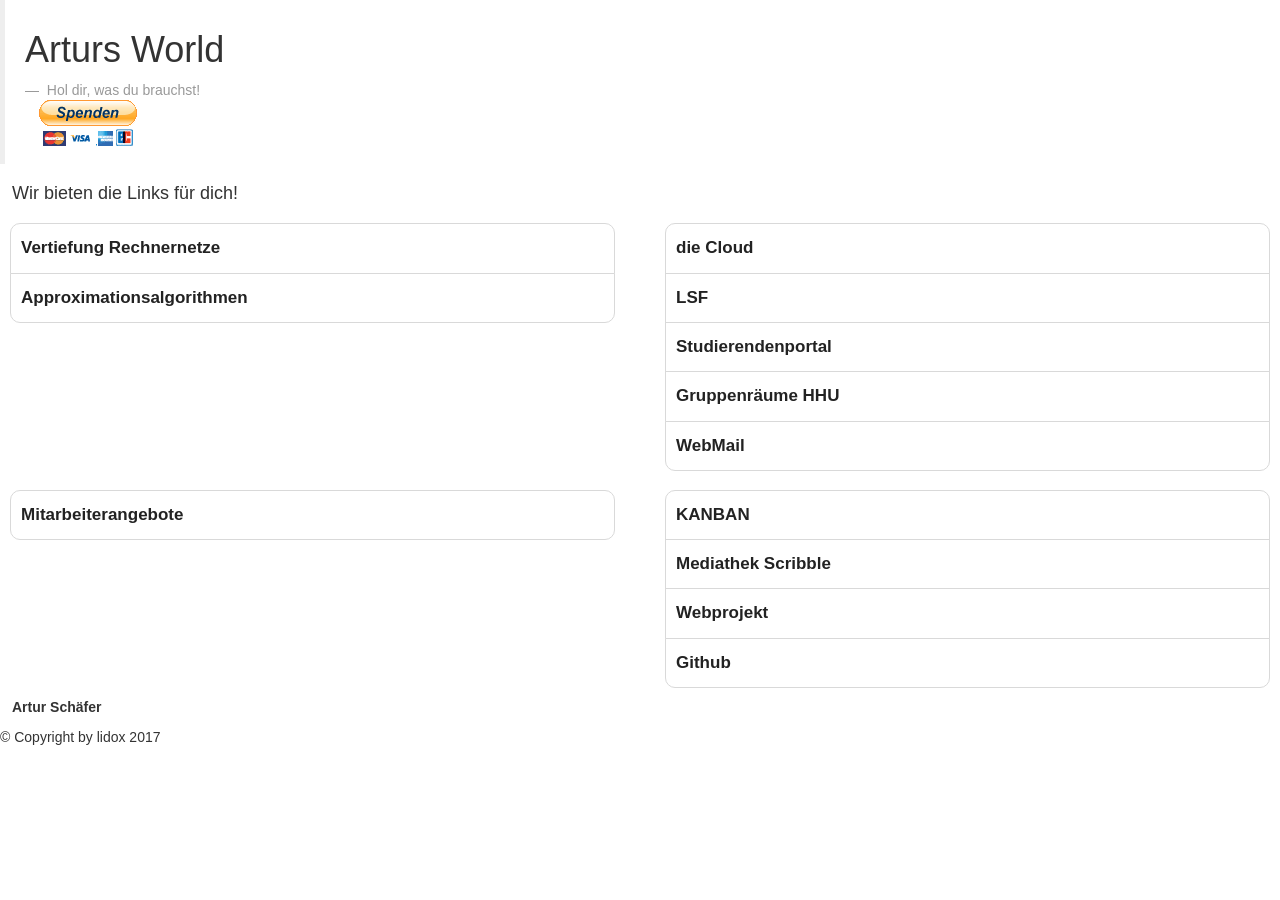
==== index.html @ 60d9a68c "Update index.html" ====
<!DOCTYPE html>
<!-- saved from url=(0027)http://www.artursworld.com/ -->
<html lang="de"><head><meta http-equiv="Content-Type" content="text/html; charset=UTF-8">
		
		<meta name="viewport" content="width=device-width; initial-scale=1.0;
		maximum-scale=1.0; user-scalable=0;">
		<meta http-equiv="X-UA-Compatible" content="IE=edge,chrome=1">
		<link rel="stylesheet" type="text/css" media="screen and (min-width: 961px)" href="./Arturs World_files/computer.css">
		<link rel="stylesheet" type="text/css" media="only screen and (max-width: 960px)" href="./Arturs World_files/mobile.css">
		<link rel="stylesheet" type="text/css" media="print" href="./Arturs World_files/drucker.css">
		<link href="./Arturs World_files/bootstrap.min.css" rel="stylesheet">

		<title>Arturs World</title>
		<meta name="description" content="In dieser Cloud werden alle mölichen Links gespeichert und angeboten.">
		<meta name="author" content="Artur Schäfer">

		<!-- Replace favicon.ico & apple-touch-icon.png in the root of your domain and delete these references -->
		<link rel="shortcut icon" href="http://www.artursworld.com/favicon.ico">
		<link rel="apple-touch-icon" href="http://www.artursworld.com/apple-touch-icon.png">
		
		<script async="" src="./Arturs World_files/analytics.js"></script><script>
			(function(i,s,o,g,r,a,m){i['GoogleAnalyticsObject']=r;i[r]=i[r]||function(){
				(i[r].q=i[r].q||[]).push(arguments)},i[r].l=1*new Date();a=s.createElement(o),
					m=s.getElementsByTagName(o)[0];a.async=1;a.src=g;m.parentNode.insertBefore(a,m)
			})(window,document,'script','https://www.google-analytics.com/analytics.js','ga');
			ga('create', 'UA-76720307-1', 'auto');
			ga('send', 'pageview');
	</script>
	</head>

	<body>
		<div id="kopfbereich">
			<blockquote>
				<p>
					</p><h1>Arturs World</h1>
				<p></p>
				<footer>
					Hol dir, <cite title="Source Title">was du brauchst!</cite>
				</footer>
				<form action="https://www.paypal.com/cgi-bin/webscr" method="post" target="_top">
					<input type="hidden" name="cmd" value="_s-xclick">
					<input type="hidden" name="hosted_button_id" value="FYDWL3M5M9942">
					<input type="image" src="./Arturs World_files/btn_donateCC_LG.gif" border="0" name="submit" alt="Jetzt einfach, schnell und sicher online bezahlen – mit PayPal.">
					<img alt="" border="0" src="./Arturs World_files/pixel.gif" width="1" height="1">
				</form>

			</blockquote>

			<p>
				</p><h4> Wir bieten die Links für dich! </h4> 
			<p></p>
			<div class="row" id="navigation">
				<!--STUDIUM MASTER-->
				<div class="col-md-6">
					<ul>
						<li>
							<a href="http://www.cn.hhu.de/lehre-und-abschlussarbeiten/fruehere-lehrveranstaltungen/vorlesungen/ws-20132014/halbmodul-vertiefung-rechnernetze.html">Vertiefung Rechnernetze</a>
						</li>
						<li>
							<a href="http://www.cs.hhu.de/lehrstuehle-und-arbeitsgruppen/algorithmen-fuer-schwere-probleme/lehre-und-abschlussarbeiten/aktuelle-lehrveranstaltungen.html">Approximationsalgorithmen</a>
						</li>
					</ul>
				</div>
				
				<div class="col-md-6">
					<ul>
						<li>
							<a href="https://www.dropbox.com/sh/9isuzb6lxp04pp5/AAD-6SOg27I2HPEbryjFWPyHa?dl=0">die Cloud</a>
						</li>
						<li>
							<a href="https://lsf.uni-duesseldorf.de/qisserver/servlet/de.his.servlet.RequestDispatcherServlet?state=user&amp;type=0">LSF</a>
						</li>
						<li>
							<a href="https://studierende.uni-duesseldorf.de/">Studierendenportal</a>
						</li>
						<li>
							<a href="https://www.ulb.hhu.de/lernen-und-arbeiten/einzel-und-gruppenarbeitsraeume/belegungsplaene-gruppenarbeitsraeume.html">Gruppenräume HHU</a>
						</li>
						<li>
							<a href="https://exchange.hhu.de/owa/auth/logon.aspx">WebMail</a>
						</li>
					</ul>
				</div>
				<div class="col-md-6" id="arbeitsnavi">
					<ul>
						<!--<li>http://kanban.mediathek.hhu.de/kanboard/login
							<a href="https://ac-webmail.atosworldline.de/owa">Worldline Webmail</a>
						</li>-->
						<li>
							<a href="https://atos.mitarbeiterangebote.de/login?">Mitarbeiterangebote</a>
						</li>
					</ul>
				</div>
				<div class="col-md-6" id="arbeitsnavi">
					<ul>
						<li>
							<a href="http://kanban.mediathek.hhu.de/kanboard/login">KANBAN</a>
						</li>
						<li>
							<a href="https://popapp.in/w/projects/5620eca5ee24901b0285f6ff/preview">Mediathek Scribble</a>
						</li>
						<li>
							<a href="http://s581787955.online.de/">Webprojekt</a>
						</li>
						<li>
							<a href="https://github.com/lidox">Github</a>
						</li>
					</ul>
				</div>
			</div>
			<div id="inhalt">

			</div>
			<div id="kontakt">
				<p>
					<b>Artur Schäfer</b>


				</p>
			</div>
			<footer>
				<p>
					© Copyright by lidox 2017
				</p>
			</footer>
		</div>
	

</body></html>
---- Arturs World_files/computer.css ----
body { 
background-color: #ddd; 
color: #222; 
font-family: Helvetica; 
font-size: 14px; 
 margin: 0; padding: 0; 
} 

#kopfbereich h2, p, h4 { 
margin-left: 12px; 
margin-right: 10px; 
}

div#navigation ul { 
list-style: none; 
 margin: 10px; padding: 0; 
} 

div#navigation ul li a { 
background-color: #FFFFFF; 
 border: 1px solid #d9d9d9; 
color: #222222; 
display: block; 
font-size: 17px; 
font-weight: bold; 
margin-bottom: -1px; 
 padding: 12px 10px; 
text-decoration: none; 
}

#navigation ul li:first-child a{ 
-webkit-border-top-right-radius: 10px; 
-webkit-border-top-left-radius: 10px; 
} 
#navigation ul li:last-child a{ 
-webkit-border-bottom-right-radius: 10px; 
-webkit-border-bottom-left-radius: 10px; 
}

#kontakt { 
margin-left: 12px; 
margin-right: 10px; 
}

#inhalt img { 
 border: 1px solid #222222; 
-webkit-border-radius: 5px; 
} 

#inhalt { 
margin-left: 12px; 
margin-right: 10px; 
}

#footer p { 
margin-left: 12px; 
margin-right: 10px; 
}
---- Arturs World_files/mobile.css ----
body { 
background-color: #ddd; 
color: #222; 
font-family: Helvetica; 
font-size: 14px; 
 margin: 0; padding: 0; 
} 

#kopfbereich h1 { 
background-color: #fcc97d; 
border-bottom: 1px solid #666; 
color: #222; 
display: block; 
font-size: 20px; 
font-weight: bold; 
 padding: 10px 0; 
text-align: center; 
text-decoration: none; 
text-shadow: 0px 1px 0px #fff; 
background-image: -webkit-gradient(linear, left top, left bottom, 
from(#fcc97d), to(#fcaf3b)); 
} 

#kopfbereich h2, p { 
margin-left: 12px; 
margin-right: 10px; 
}

div#navigation ul { 
list-style: none; 
 margin: 10px; padding: 0; 
} 

div#navigation ul li a { 
background-color: #FFFFFF; 
 border: 1px solid #d9d9d9; 
color: #222222; 
display: block; 
font-size: 17px; 
font-weight: bold; 
margin-bottom: -1px; 
 padding: 12px 10px; 
text-decoration: none; 
}

#navigation ul li:first-child a{ 
-webkit-border-top-right-radius: 10px; 
-webkit-border-top-left-radius: 10px; 
} 
#navigation ul li:last-child a{ 
-webkit-border-bottom-right-radius: 10px; 
-webkit-border-bottom-left-radius: 10px; 
}

#kontakt { 
background-color: #fcc97d; 
 border-top: 1px solid #666; 
color: #222; 
display: block; 
font-size: 10px; 
font-weight: bold; 
 padding: 5px 0; 
text-align: center; 
text-decoration: center; 
}

#inhalt img { 
 border: 1px solid #222222; 
-webkit-border-radius: 5px; 
} 

#inhalt { 
margin-left: 12px; 
margin-right: 10px; 
}
---- Arturs World_files/drucker.css ----
<!DOCTYPE HTML PUBLIC "-//IETF//DTD HTML 2.0//EN">
<html><head>
<title>404 Not Found</title>
</head><body>
<h1>Not Found</h1>
<p>The requested URL /drucker.css was not found on this server.</p>
<p>Additionally, a 404 Not Found
error was encountered while trying to use an ErrorDocument to handle the request.</p>
</body></html>
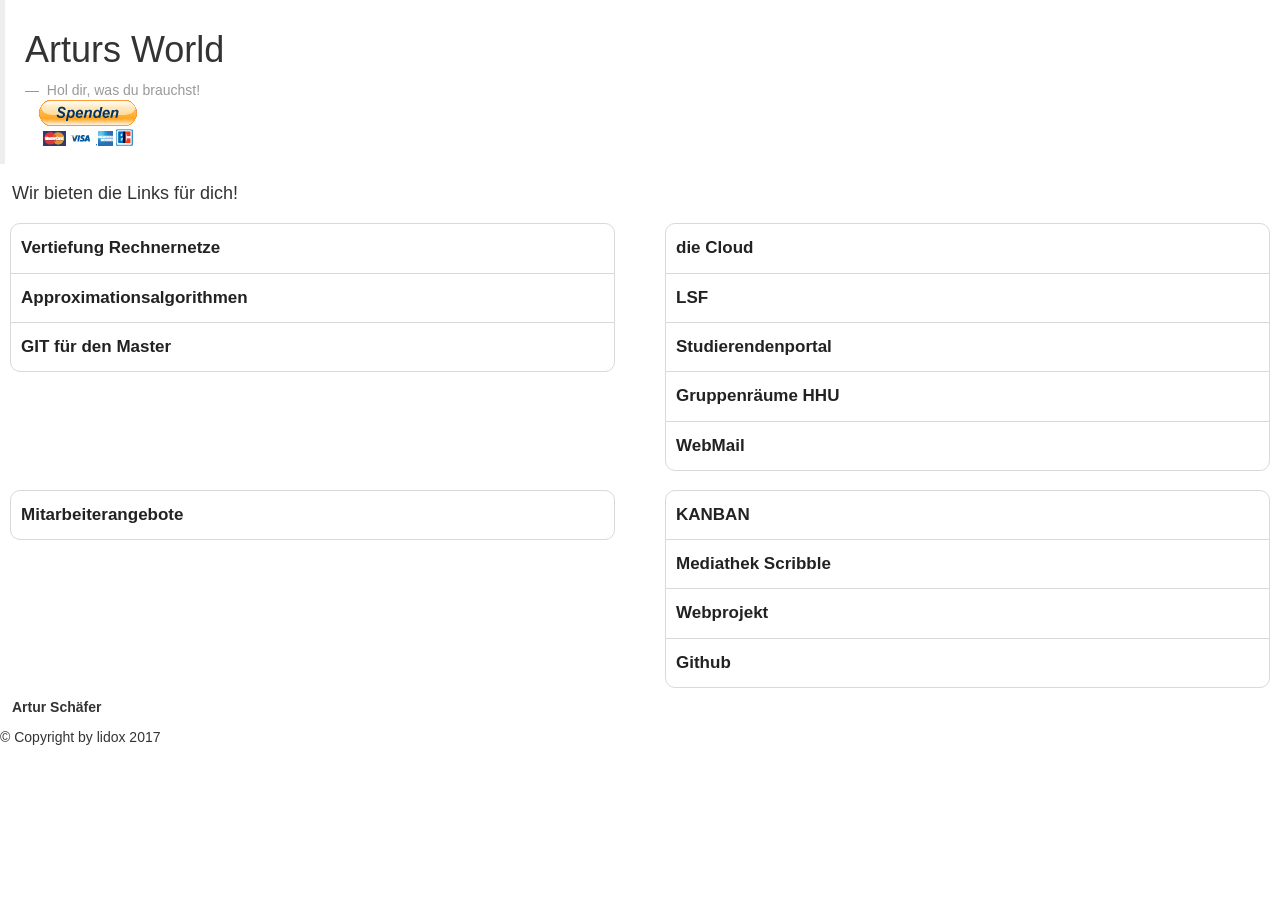
==== commit cdf37703: "add git for the master" ====
--- a/index.html
+++ b/index.html
@@ -58,6 +58,9 @@
 						</li>
 						<li>
 							<a href="http://www.cs.hhu.de/lehrstuehle-und-arbeitsgruppen/algorithmen-fuer-schwere-probleme/lehre-und-abschlussarbeiten/aktuelle-lehrveranstaltungen.html">Approximationsalgorithmen</a>
+						</li>
+						<li>
+							<a href="https://gitlab.cs.uni-duesseldorf.de/users/sign_in">GIT für den Master</a>
 						</li>
 					</ul>
 				</div>
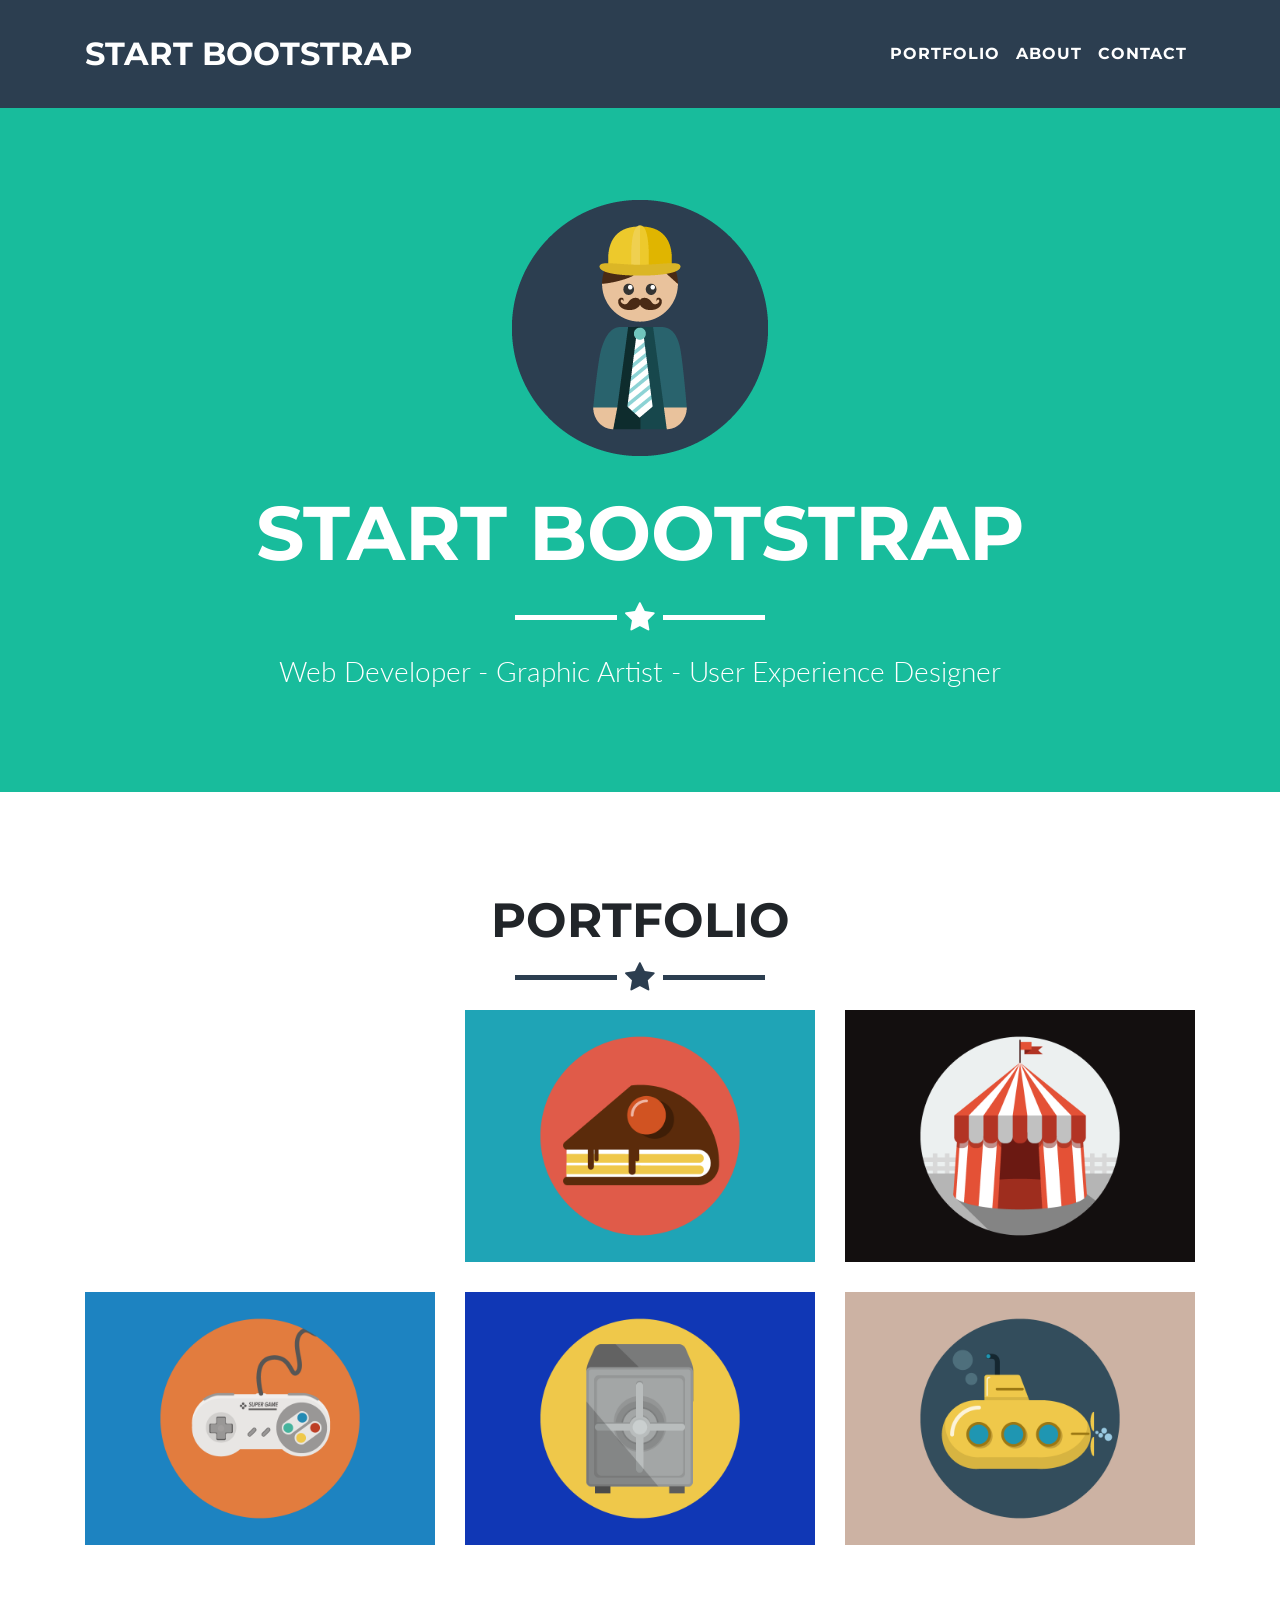
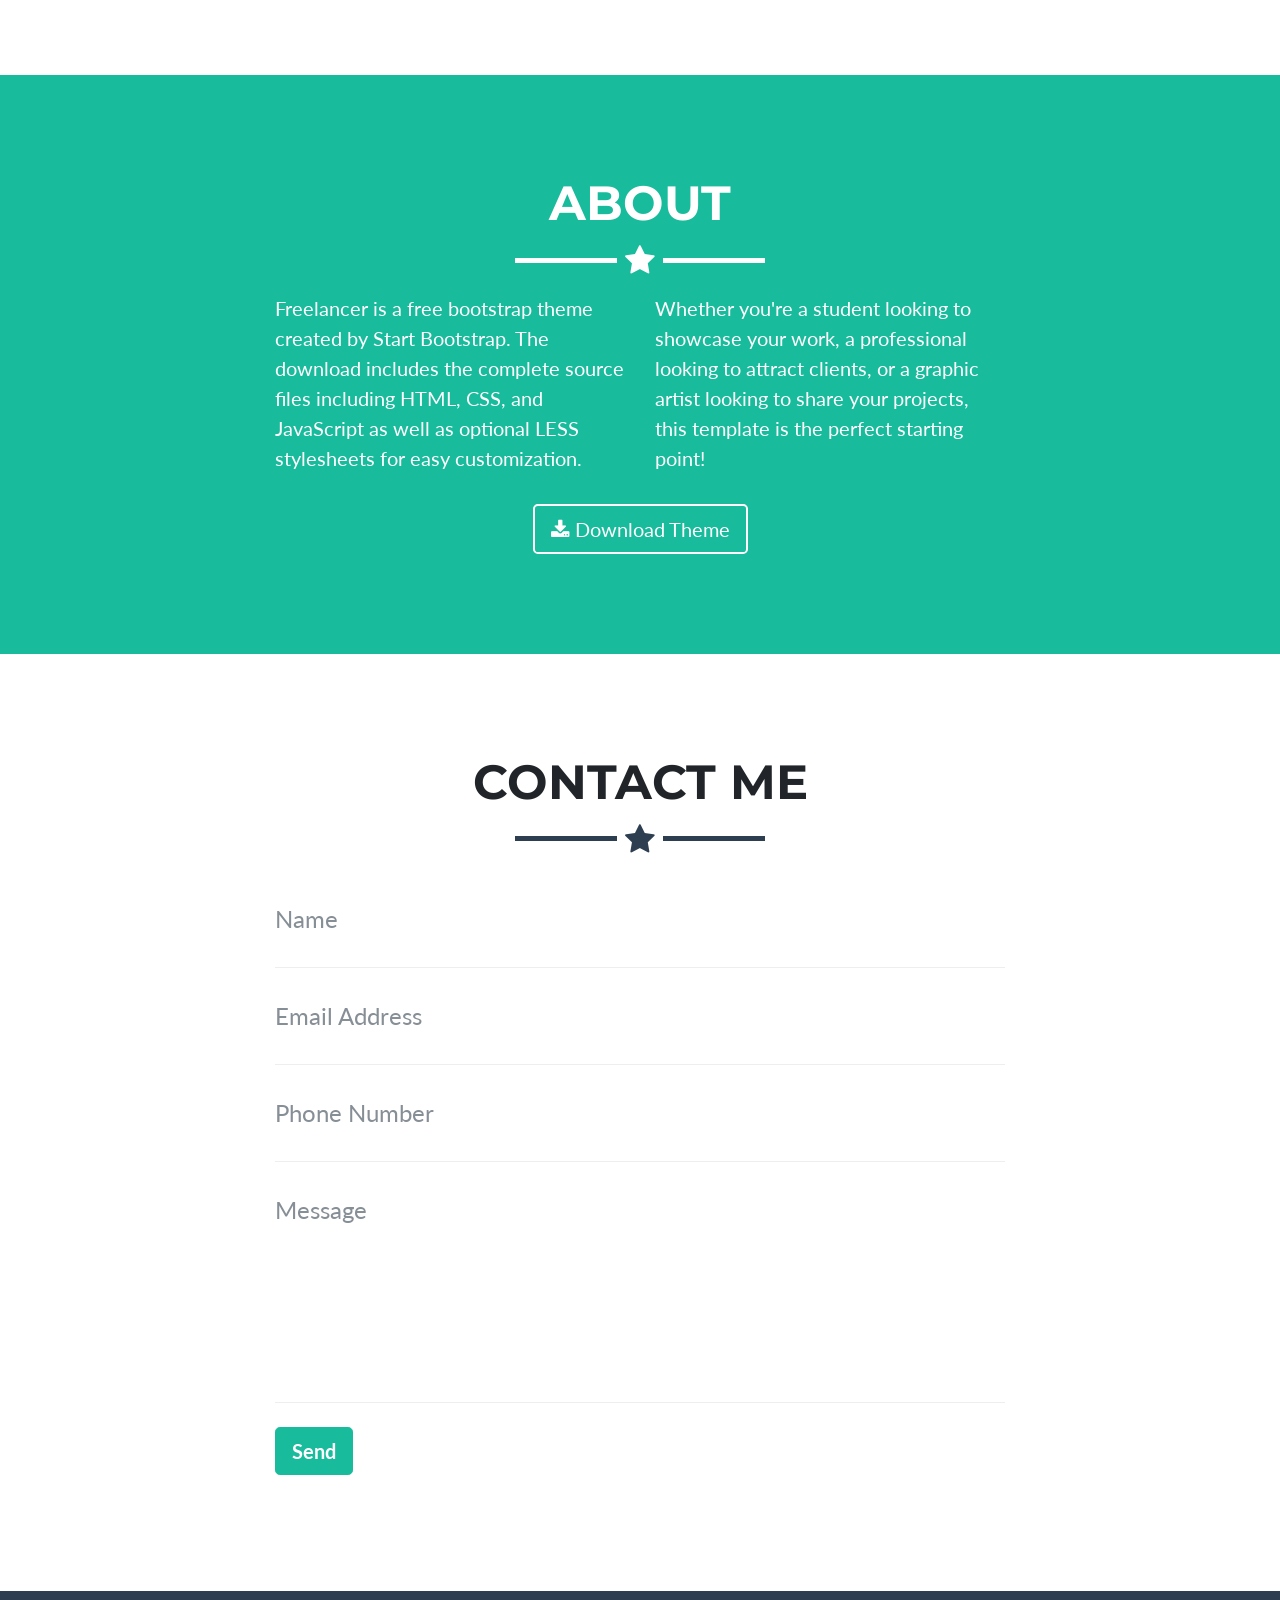
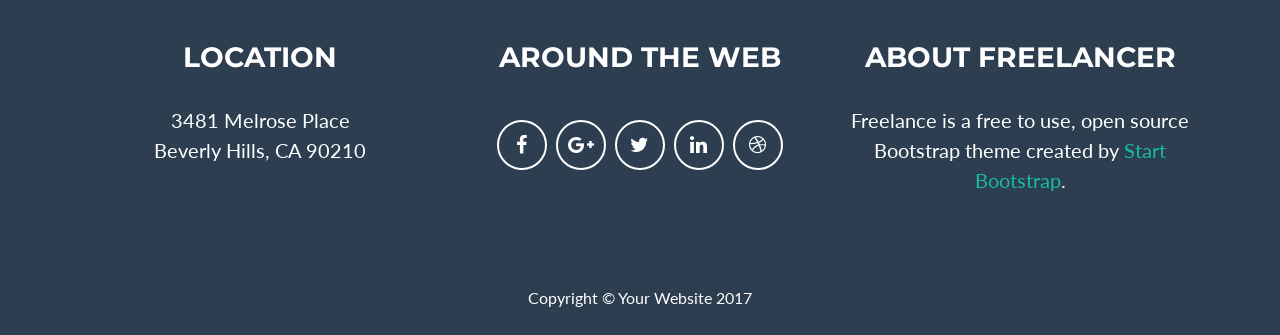
==== commit 947ccea4: "init new site" ====
--- a/index.html
+++ b/index.html
@@ -1,132 +1,553 @@
 <!DOCTYPE html>
-<!-- saved from url=(0027)http://www.artursworld.com/ -->
-<html lang="de"><head><meta http-equiv="Content-Type" content="text/html; charset=UTF-8">
-		
-		<meta name="viewport" content="width=device-width; initial-scale=1.0;
-		maximum-scale=1.0; user-scalable=0;">
-		<meta http-equiv="X-UA-Compatible" content="IE=edge,chrome=1">
-		<link rel="stylesheet" type="text/css" media="screen and (min-width: 961px)" href="./Arturs World_files/computer.css">
-		<link rel="stylesheet" type="text/css" media="only screen and (max-width: 960px)" href="./Arturs World_files/mobile.css">
-		<link rel="stylesheet" type="text/css" media="print" href="./Arturs World_files/drucker.css">
-		<link href="./Arturs World_files/bootstrap.min.css" rel="stylesheet">
-
-		<title>Arturs World</title>
-		<meta name="description" content="In dieser Cloud werden alle mölichen Links gespeichert und angeboten.">
-		<meta name="author" content="Artur Schäfer">
-
-		<!-- Replace favicon.ico & apple-touch-icon.png in the root of your domain and delete these references -->
-		<link rel="shortcut icon" href="http://www.artursworld.com/favicon.ico">
-		<link rel="apple-touch-icon" href="http://www.artursworld.com/apple-touch-icon.png">
-		
-		<script async="" src="./Arturs World_files/analytics.js"></script><script>
-			(function(i,s,o,g,r,a,m){i['GoogleAnalyticsObject']=r;i[r]=i[r]||function(){
-				(i[r].q=i[r].q||[]).push(arguments)},i[r].l=1*new Date();a=s.createElement(o),
-					m=s.getElementsByTagName(o)[0];a.async=1;a.src=g;m.parentNode.insertBefore(a,m)
-			})(window,document,'script','https://www.google-analytics.com/analytics.js','ga');
-			ga('create', 'UA-76720307-1', 'auto');
-			ga('send', 'pageview');
-	</script>
-	</head>
-
-	<body>
-		<div id="kopfbereich">
-			<blockquote>
-				<p>
-					</p><h1>Arturs World</h1>
-				<p></p>
-				<footer>
-					Hol dir, <cite title="Source Title">was du brauchst!</cite>
-				</footer>
-				<form action="https://www.paypal.com/cgi-bin/webscr" method="post" target="_top">
-					<input type="hidden" name="cmd" value="_s-xclick">
-					<input type="hidden" name="hosted_button_id" value="FYDWL3M5M9942">
-					<input type="image" src="./Arturs World_files/btn_donateCC_LG.gif" border="0" name="submit" alt="Jetzt einfach, schnell und sicher online bezahlen – mit PayPal.">
-					<img alt="" border="0" src="./Arturs World_files/pixel.gif" width="1" height="1">
-				</form>
-
-			</blockquote>
-
-			<p>
-				</p><h4> Wir bieten die Links für dich! </h4> 
-			<p></p>
-			<div class="row" id="navigation">
-				<!--STUDIUM MASTER-->
-				<div class="col-md-6">
-					<ul>
-						<li>
-							<a href="http://www.cn.hhu.de/lehre-und-abschlussarbeiten/fruehere-lehrveranstaltungen/vorlesungen/ws-20132014/halbmodul-vertiefung-rechnernetze.html">Vertiefung Rechnernetze</a>
-						</li>
-						<li>
-							<a href="http://www.cs.hhu.de/lehrstuehle-und-arbeitsgruppen/algorithmen-fuer-schwere-probleme/lehre-und-abschlussarbeiten/aktuelle-lehrveranstaltungen.html">Approximationsalgorithmen</a>
-						</li>
-						<li>
-							<a href="https://gitlab.cs.uni-duesseldorf.de/users/sign_in">GIT für den Master</a>
-						</li>
-					</ul>
-				</div>
-				
-				<div class="col-md-6">
-					<ul>
-						<li>
-							<a href="https://www.dropbox.com/sh/9isuzb6lxp04pp5/AAD-6SOg27I2HPEbryjFWPyHa?dl=0">die Cloud</a>
-						</li>
-						<li>
-							<a href="https://lsf.uni-duesseldorf.de/qisserver/servlet/de.his.servlet.RequestDispatcherServlet?state=user&amp;type=0">LSF</a>
-						</li>
-						<li>
-							<a href="https://studierende.uni-duesseldorf.de/">Studierendenportal</a>
-						</li>
-						<li>
-							<a href="https://www.ulb.hhu.de/lernen-und-arbeiten/einzel-und-gruppenarbeitsraeume/belegungsplaene-gruppenarbeitsraeume.html">Gruppenräume HHU</a>
-						</li>
-						<li>
-							<a href="https://exchange.hhu.de/owa/auth/logon.aspx">WebMail</a>
-						</li>
-					</ul>
-				</div>
-				<div class="col-md-6" id="arbeitsnavi">
-					<ul>
-						<!--<li>http://kanban.mediathek.hhu.de/kanboard/login
-							<a href="https://ac-webmail.atosworldline.de/owa">Worldline Webmail</a>
-						</li>-->
-						<li>
-							<a href="https://atos.mitarbeiterangebote.de/login?">Mitarbeiterangebote</a>
-						</li>
-					</ul>
-				</div>
-				<div class="col-md-6" id="arbeitsnavi">
-					<ul>
-						<li>
-							<a href="http://kanban.mediathek.hhu.de/kanboard/login">KANBAN</a>
-						</li>
-						<li>
-							<a href="https://popapp.in/w/projects/5620eca5ee24901b0285f6ff/preview">Mediathek Scribble</a>
-						</li>
-						<li>
-							<a href="http://s581787955.online.de/">Webprojekt</a>
-						</li>
-						<li>
-							<a href="https://github.com/lidox">Github</a>
-						</li>
-					</ul>
-				</div>
-			</div>
-			<div id="inhalt">
-
-			</div>
-			<div id="kontakt">
-				<p>
-					<b>Artur Schäfer</b>
-
-
-				</p>
-			</div>
-			<footer>
-				<p>
-					© Copyright by lidox 2017
-				</p>
-			</footer>
-		</div>
-	
-
-</body></html>
+<html lang="en">
+
+  <head>
+
+    <meta charset="utf-8">
+    <meta name="viewport" content="width=device-width, initial-scale=1, shrink-to-fit=no">
+    <meta name="description" content="">
+    <meta name="author" content="">
+
+    <title>Freelancer - Start Bootstrap Theme</title>
+
+    <!-- Bootstrap core CSS -->
+    <link href="vendor/bootstrap/css/bootstrap.min.css" rel="stylesheet">
+
+    <!-- Custom fonts for this template -->
+    <link href="vendor/font-awesome/css/font-awesome.min.css" rel="stylesheet" type="text/css">
+    <link href="https://fonts.googleapis.com/css?family=Montserrat:400,700" rel="stylesheet" type="text/css">
+    <link href="https://fonts.googleapis.com/css?family=Lato:400,700,400italic,700italic" rel="stylesheet" type="text/css">
+
+    <!-- Custom styles for this template -->
+    <link href="css/freelancer.min.css" rel="stylesheet">
+
+  </head>
+
+  <body id="page-top">
+
+    <!-- Navigation -->
+    <nav class="navbar navbar-expand-lg navbar-light fixed-top" id="mainNav">
+      <div class="container">
+        <a class="navbar-brand js-scroll-trigger" href="#page-top">Start Bootstrap</a>
+        <button class="navbar-toggler navbar-toggler-right" type="button" data-toggle="collapse" data-target="#navbarResponsive" aria-controls="navbarResponsive" aria-expanded="false" aria-label="Toggle navigation">
+          Menu
+          <i class="fa fa-bars"></i>
+        </button>
+        <div class="collapse navbar-collapse" id="navbarResponsive">
+          <ul class="navbar-nav ml-auto">
+            <li class="nav-item">
+              <a class="nav-link js-scroll-trigger" href="#portfolio">Portfolio</a>
+            </li>
+            <li class="nav-item">
+              <a class="nav-link js-scroll-trigger" href="#about">About</a>
+            </li>
+            <li class="nav-item">
+              <a class="nav-link js-scroll-trigger" href="#contact">Contact</a>
+            </li>
+          </ul>
+        </div>
+      </div>
+    </nav>
+
+    <!-- Header -->
+    <header class="masthead">
+      <div class="container">
+        <img class="img-fluid" src="img/profile.png" alt="">
+        <div class="intro-text">
+          <span class="name">Start Bootstrap</span>
+          <hr class="star-light">
+          <span class="skills">Web Developer - Graphic Artist - User Experience Designer</span>
+        </div>
+      </div>
+    </header>
+
+    <!-- Portfolio Grid Section -->
+    <section id="portfolio">
+      <div class="container">
+        <h2 class="text-center">Portfolio</h2>
+        <hr class="star-primary">
+        <div class="row">
+          <div class="col-sm-4 portfolio-item">
+            <a class="portfolio-link" href="#portfolioModal1" data-toggle="modal">
+              <div class="caption">
+                <div class="caption-content">
+                  <i class="fa fa-search-plus fa-3x"></i>
+                </div>
+              </div>
+              <img class="img-fluid" src="img/portfolio/cabin.png" alt="">
+            </a>
+          </div>
+          <div class="col-sm-4 portfolio-item">
+            <a class="portfolio-link" href="#portfolioModal2" data-toggle="modal">
+              <div class="caption">
+                <div class="caption-content">
+                  <i class="fa fa-search-plus fa-3x"></i>
+                </div>
+              </div>
+              <img class="img-fluid" src="img/portfolio/cake.png" alt="">
+            </a>
+          </div>
+          <div class="col-sm-4 portfolio-item">
+            <a class="portfolio-link" href="#portfolioModal3" data-toggle="modal">
+              <div class="caption">
+                <div class="caption-content">
+                  <i class="fa fa-search-plus fa-3x"></i>
+                </div>
+              </div>
+              <img class="img-fluid" src="img/portfolio/circus.png" alt="">
+            </a>
+          </div>
+          <div class="col-sm-4 portfolio-item">
+            <a class="portfolio-link" href="#portfolioModal4" data-toggle="modal">
+              <div class="caption">
+                <div class="caption-content">
+                  <i class="fa fa-search-plus fa-3x"></i>
+                </div>
+              </div>
+              <img class="img-fluid" src="img/portfolio/game.png" alt="">
+            </a>
+          </div>
+          <div class="col-sm-4 portfolio-item">
+            <a class="portfolio-link" href="#portfolioModal5" data-toggle="modal">
+              <div class="caption">
+                <div class="caption-content">
+                  <i class="fa fa-search-plus fa-3x"></i>
+                </div>
+              </div>
+              <img class="img-fluid" src="img/portfolio/safe.png" alt="">
+            </a>
+          </div>
+          <div class="col-sm-4 portfolio-item">
+            <a class="portfolio-link" href="#portfolioModal6" data-toggle="modal">
+              <div class="caption">
+                <div class="caption-content">
+                  <i class="fa fa-search-plus fa-3x"></i>
+                </div>
+              </div>
+              <img class="img-fluid" src="img/portfolio/submarine.png" alt="">
+            </a>
+          </div>
+        </div>
+      </div>
+    </section>
+
+    <!-- About Section -->
+    <section class="success" id="about">
+      <div class="container">
+        <h2 class="text-center">About</h2>
+        <hr class="star-light">
+        <div class="row">
+          <div class="col-lg-4 ml-auto">
+            <p>Freelancer is a free bootstrap theme created by Start Bootstrap. The download includes the complete source files including HTML, CSS, and JavaScript as well as optional LESS stylesheets for easy customization.</p>
+          </div>
+          <div class="col-lg-4 mr-auto">
+            <p>Whether you're a student looking to showcase your work, a professional looking to attract clients, or a graphic artist looking to share your projects, this template is the perfect starting point!</p>
+          </div>
+          <div class="col-lg-8 mx-auto text-center">
+            <a href="#" class="btn btn-lg btn-outline">
+              <i class="fa fa-download"></i>
+              Download Theme
+            </a>
+          </div>
+        </div>
+      </div>
+    </section>
+
+    <!-- Contact Section -->
+    <section id="contact">
+      <div class="container">
+        <h2 class="text-center">Contact Me</h2>
+        <hr class="star-primary">
+        <div class="row">
+          <div class="col-lg-8 mx-auto">
+            <!-- To configure the contact form email address, go to mail/contact_me.php and update the email address in the PHP file on line 19. -->
+            <!-- The form should work on most web servers, but if the form is not working you may need to configure your web server differently. -->
+            <form name="sentMessage" id="contactForm" novalidate>
+              <div class="control-group">
+                <div class="form-group floating-label-form-group controls">
+                  <label>Name</label>
+                  <input class="form-control" id="name" type="text" placeholder="Name" required data-validation-required-message="Please enter your name.">
+                  <p class="help-block text-danger"></p>
+                </div>
+              </div>
+              <div class="control-group">
+                <div class="form-group floating-label-form-group controls">
+                  <label>Email Address</label>
+                  <input class="form-control" id="email" type="email" placeholder="Email Address" required data-validation-required-message="Please enter your email address.">
+                  <p class="help-block text-danger"></p>
+                </div>
+              </div>
+              <div class="control-group">
+                <div class="form-group floating-label-form-group controls">
+                  <label>Phone Number</label>
+                  <input class="form-control" id="phone" type="tel" placeholder="Phone Number" required data-validation-required-message="Please enter your phone number.">
+                  <p class="help-block text-danger"></p>
+                </div>
+              </div>
+              <div class="control-group">
+                <div class="form-group floating-label-form-group controls">
+                  <label>Message</label>
+                  <textarea class="form-control" id="message" rows="5" placeholder="Message" required data-validation-required-message="Please enter a message."></textarea>
+                  <p class="help-block text-danger"></p>
+                </div>
+              </div>
+              <br>
+              <div id="success"></div>
+              <div class="form-group">
+                <button type="submit" class="btn btn-success btn-lg" id="sendMessageButton">Send</button>
+              </div>
+            </form>
+          </div>
+        </div>
+      </div>
+    </section>
+
+    <!-- Footer -->
+    <footer class="text-center">
+      <div class="footer-above">
+        <div class="container">
+          <div class="row">
+            <div class="footer-col col-md-4">
+              <h3>Location</h3>
+              <p>3481 Melrose Place
+                <br>Beverly Hills, CA 90210</p>
+            </div>
+            <div class="footer-col col-md-4">
+              <h3>Around the Web</h3>
+              <ul class="list-inline">
+                <li class="list-inline-item">
+                  <a class="btn-social btn-outline" href="#">
+                    <i class="fa fa-fw fa-facebook"></i>
+                  </a>
+                </li>
+                <li class="list-inline-item">
+                  <a class="btn-social btn-outline" href="#">
+                    <i class="fa fa-fw fa-google-plus"></i>
+                  </a>
+                </li>
+                <li class="list-inline-item">
+                  <a class="btn-social btn-outline" href="#">
+                    <i class="fa fa-fw fa-twitter"></i>
+                  </a>
+                </li>
+                <li class="list-inline-item">
+                  <a class="btn-social btn-outline" href="#">
+                    <i class="fa fa-fw fa-linkedin"></i>
+                  </a>
+                </li>
+                <li class="list-inline-item">
+                  <a class="btn-social btn-outline" href="#">
+                    <i class="fa fa-fw fa-dribbble"></i>
+                  </a>
+                </li>
+              </ul>
+            </div>
+            <div class="footer-col col-md-4">
+              <h3>About Freelancer</h3>
+              <p>Freelance is a free to use, open source Bootstrap theme created by
+                <a href="http://startbootstrap.com">Start Bootstrap</a>.</p>
+            </div>
+          </div>
+        </div>
+      </div>
+      <div class="footer-below">
+        <div class="container">
+          <div class="row">
+            <div class="col-lg-12">
+              Copyright &copy; Your Website 2017
+            </div>
+          </div>
+        </div>
+      </div>
+    </footer>
+
+    <!-- Scroll to Top Button (Only visible on small and extra-small screen sizes) -->
+    <div class="scroll-top d-lg-none">
+      <a class="btn btn-primary js-scroll-trigger" href="#page-top">
+        <i class="fa fa-chevron-up"></i>
+      </a>
+    </div>
+
+    <!-- Portfolio Modals -->
+    <div class="portfolio-modal modal fade" id="portfolioModal1" tabindex="-1" role="dialog" aria-hidden="true">
+      <div class="modal-dialog" role="document">
+        <div class="modal-content">
+          <div class="close-modal" data-dismiss="modal">
+            <div class="lr">
+              <div class="rl"></div>
+            </div>
+          </div>
+          <div class="container">
+            <div class="row">
+              <div class="col-lg-8 mx-auto">
+                <div class="modal-body">
+                  <h2>Project Title</h2>
+                  <hr class="star-primary">
+                  <img class="img-fluid img-centered" src="img/portfolio/cabin.png" alt="">
+                  <p>Use this area of the page to describe your project. The icon above is part of a free icon set by
+                    <a href="https://sellfy.com/p/8Q9P/jV3VZ/">Flat Icons</a>. On their website, you can download their free set with 16 icons, or you can purchase the entire set with 146 icons for only $12!</p>
+                  <ul class="list-inline item-details">
+                    <li>Client:
+                      <strong>
+                        <a href="http://startbootstrap.com">Start Bootstrap</a>
+                      </strong>
+                    </li>
+                    <li>Date:
+                      <strong>
+                        <a href="http://startbootstrap.com">April 2014</a>
+                      </strong>
+                    </li>
+                    <li>Service:
+                      <strong>
+                        <a href="http://startbootstrap.com">Web Development</a>
+                      </strong>
+                    </li>
+                  </ul>
+                  <button class="btn btn-success" type="button" data-dismiss="modal">
+                    <i class="fa fa-times"></i>
+                    Close</button>
+                </div>
+              </div>
+            </div>
+          </div>
+        </div>
+      </div>
+    </div>
+    <div class="portfolio-modal modal fade" id="portfolioModal2" tabindex="-1" role="dialog" aria-hidden="true">
+      <div class="modal-dialog" role="document">
+        <div class="modal-content">
+          <div class="close-modal" data-dismiss="modal">
+            <div class="lr">
+              <div class="rl"></div>
+            </div>
+          </div>
+          <div class="container">
+            <div class="row">
+              <div class="col-lg-8 mx-auto">
+                <div class="modal-body">
+                  <h2>Project Title</h2>
+                  <hr class="star-primary">
+                  <img class="img-fluid img-centered" src="img/portfolio/cake.png" alt="">
+                  <p>Use this area of the page to describe your project. The icon above is part of a free icon set by
+                    <a href="https://sellfy.com/p/8Q9P/jV3VZ/">Flat Icons</a>. On their website, you can download their free set with 16 icons, or you can purchase the entire set with 146 icons for only $12!</p>
+                  <ul class="list-inline item-details">
+                    <li>Client:
+                      <strong>
+                        <a href="http://startbootstrap.com">Start Bootstrap</a>
+                      </strong>
+                    </li>
+                    <li>Date:
+                      <strong>
+                        <a href="http://startbootstrap.com">April 2014</a>
+                      </strong>
+                    </li>
+                    <li>Service:
+                      <strong>
+                        <a href="http://startbootstrap.com">Web Development</a>
+                      </strong>
+                    </li>
+                  </ul>
+                  <button class="btn btn-success" type="button" data-dismiss="modal">
+                    <i class="fa fa-times"></i>
+                    Close</button>
+                </div>
+              </div>
+            </div>
+          </div>
+        </div>
+      </div>
+    </div>
+    <div class="portfolio-modal modal fade" id="portfolioModal3" tabindex="-1" role="dialog" aria-hidden="true">
+      <div class="modal-dialog" role="document">
+        <div class="modal-content">
+          <div class="close-modal" data-dismiss="modal">
+            <div class="lr">
+              <div class="rl"></div>
+            </div>
+          </div>
+          <div class="container">
+            <div class="row">
+              <div class="col-lg-8 mx-auto">
+                <div class="modal-body">
+                  <h2>Project Title</h2>
+                  <hr class="star-primary">
+                  <img class="img-fluid img-centered" src="img/portfolio/circus.png" alt="">
+                  <p>Use this area of the page to describe your project. The icon above is part of a free icon set by
+                    <a href="https://sellfy.com/p/8Q9P/jV3VZ/">Flat Icons</a>. On their website, you can download their free set with 16 icons, or you can purchase the entire set with 146 icons for only $12!</p>
+                  <ul class="list-inline item-details">
+                    <li>Client:
+                      <strong>
+                        <a href="http://startbootstrap.com">Start Bootstrap</a>
+                      </strong>
+                    </li>
+                    <li>Date:
+                      <strong>
+                        <a href="http://startbootstrap.com">April 2014</a>
+                      </strong>
+                    </li>
+                    <li>Service:
+                      <strong>
+                        <a href="http://startbootstrap.com">Web Development</a>
+                      </strong>
+                    </li>
+                  </ul>
+                  <button class="btn btn-success" type="button" data-dismiss="modal">
+                    <i class="fa fa-times"></i>
+                    Close</button>
+                </div>
+              </div>
+            </div>
+          </div>
+        </div>
+      </div>
+    </div>
+    <div class="portfolio-modal modal fade" id="portfolioModal4" tabindex="-1" role="dialog" aria-hidden="true">
+      <div class="modal-dialog" role="document">
+        <div class="modal-content">
+          <div class="close-modal" data-dismiss="modal">
+            <div class="lr">
+              <div class="rl"></div>
+            </div>
+          </div>
+          <div class="container">
+            <div class="row">
+              <div class="col-lg-8 mx-auto">
+                <div class="modal-body">
+                  <h2>Project Title</h2>
+                  <hr class="star-primary">
+                  <img class="img-fluid img-centered" src="img/portfolio/game.png" alt="">
+                  <p>Use this area of the page to describe your project. The icon above is part of a free icon set by
+                    <a href="https://sellfy.com/p/8Q9P/jV3VZ/">Flat Icons</a>. On their website, you can download their free set with 16 icons, or you can purchase the entire set with 146 icons for only $12!</p>
+                  <ul class="list-inline item-details">
+                    <li>Client:
+                      <strong>
+                        <a href="http://startbootstrap.com">Start Bootstrap</a>
+                      </strong>
+                    </li>
+                    <li>Date:
+                      <strong>
+                        <a href="http://startbootstrap.com">April 2014</a>
+                      </strong>
+                    </li>
+                    <li>Service:
+                      <strong>
+                        <a href="http://startbootstrap.com">Web Development</a>
+                      </strong>
+                    </li>
+                  </ul>
+                  <button class="btn btn-success" type="button" data-dismiss="modal">
+                    <i class="fa fa-times"></i>
+                    Close</button>
+                </div>
+              </div>
+            </div>
+          </div>
+        </div>
+      </div>
+    </div>
+    <div class="portfolio-modal modal fade" id="portfolioModal5" tabindex="-1" role="dialog" aria-hidden="true">
+      <div class="modal-dialog" role="document">
+        <div class="modal-content">
+          <div class="close-modal" data-dismiss="modal">
+            <div class="lr">
+              <div class="rl"></div>
+            </div>
+          </div>
+          <div class="container">
+            <div class="row">
+              <div class="col-lg-8 mx-auto">
+                <div class="modal-body">
+                  <h2>Project Title</h2>
+                  <hr class="star-primary">
+                  <img class="img-fluid img-centered" src="img/portfolio/safe.png" alt="">
+                  <p>Use this area of the page to describe your project. The icon above is part of a free icon set by
+                    <a href="https://sellfy.com/p/8Q9P/jV3VZ/">Flat Icons</a>. On their website, you can download their free set with 16 icons, or you can purchase the entire set with 146 icons for only $12!</p>
+                  <ul class="list-inline item-details">
+                    <li>Client:
+                      <strong>
+                        <a href="http://startbootstrap.com">Start Bootstrap</a>
+                      </strong>
+                    </li>
+                    <li>Date:
+                      <strong>
+                        <a href="http://startbootstrap.com">April 2014</a>
+                      </strong>
+                    </li>
+                    <li>Service:
+                      <strong>
+                        <a href="http://startbootstrap.com">Web Development</a>
+                      </strong>
+                    </li>
+                  </ul>
+                  <button class="btn btn-success" type="button" data-dismiss="modal">
+                    <i class="fa fa-times"></i>
+                    Close</button>
+                </div>
+              </div>
+            </div>
+          </div>
+        </div>
+      </div>
+    </div>
+    <div class="portfolio-modal modal fade" id="portfolioModal6" tabindex="-1" role="dialog" aria-hidden="true">
+      <div class="modal-dialog" role="document">
+        <div class="modal-content">
+          <div class="close-modal" data-dismiss="modal">
+            <div class="lr">
+              <div class="rl"></div>
+            </div>
+          </div>
+          <div class="container">
+            <div class="row">
+              <div class="col-lg-8 mx-auto">
+                <div class="modal-body">
+                  <h2>Project Title</h2>
+                  <hr class="star-primary">
+                  <img class="img-fluid img-centered" src="img/portfolio/submarine.png" alt="">
+                  <p>Use this area of the page to describe your project. The icon above is part of a free icon set by
+                    <a href="https://sellfy.com/p/8Q9P/jV3VZ/">Flat Icons</a>. On their website, you can download their free set with 16 icons, or you can purchase the entire set with 146 icons for only $12!</p>
+                  <ul class="list-inline item-details">
+                    <li>Client:
+                      <strong>
+                        <a href="http://startbootstrap.com">Start Bootstrap</a>
+                      </strong>
+                    </li>
+                    <li>Date:
+                      <strong>
+                        <a href="http://startbootstrap.com">April 2014</a>
+                      </strong>
+                    </li>
+                    <li>Service:
+                      <strong>
+                        <a href="http://startbootstrap.com">Web Development</a>
+                      </strong>
+                    </li>
+                  </ul>
+                  <button class="btn btn-success" type="button" data-dismiss="modal">
+                    <i class="fa fa-times"></i>
+                    Close</button>
+                </div>
+              </div>
+            </div>
+          </div>
+        </div>
+      </div>
+    </div>
+
+    <!-- Bootstrap core JavaScript -->
+    <script src="vendor/jquery/jquery.min.js"></script>
+    <script src="vendor/bootstrap/js/bootstrap.bundle.min.js"></script>
+
+    <!-- Plugin JavaScript -->
+    <script src="vendor/jquery-easing/jquery.easing.min.js"></script>
+
+    <!-- Contact Form JavaScript -->
+    <script src="js/jqBootstrapValidation.js"></script>
+    <script src="js/contact_me.js"></script>
+
+    <!-- Custom scripts for this template -->
+    <script src="js/freelancer.min.js"></script>
+
+  </body>
+
+</html>
--- a/css/freelancer.min.css
+++ b/css/freelancer.min.css
@@ -0,0 +1,5 @@
+/*!
+ * Start Bootstrap - Freelancer v4.0.0-beta.2 (https://startbootstrap.com/template-overviews/freelancer)
+ * Copyright 2013-2017 Start Bootstrap
+ * Licensed under MIT (https://github.com/BlackrockDigital/startbootstrap-freelancer/blob/master/LICENSE)
+ */body{font-family:Lato,'Helvetica Neue',Helvetica,Arial,sans-serif;overflow-x:hidden}p{font-size:20px}p.small{font-size:16px}a,a.active,a:active,a:focus,a:hover{color:#18bc9c;outline:0}h1,h2,h3,h4,h5,h6{font-family:Montserrat,'Helvetica Neue',Helvetica,Arial,sans-serif;font-weight:700;text-transform:uppercase}hr.star-light,hr.star-primary{max-width:250px;margin:25px auto 30px;padding:0;text-align:center;border:none;border-top:solid 5px}hr.star-light:after,hr.star-primary:after{font-family:FontAwesome;font-size:2em;position:relative;top:-.8em;display:inline-block;padding:0 .25em;content:'\f005'}hr.star-light{border-color:#fff}hr.star-light:after{color:#fff;background-color:#18bc9c}hr.star-primary{border-color:#2c3e50}hr.star-primary:after{color:#2c3e50;background-color:#fff}.img-centered{margin:0 auto}section{padding:100px 0}section h2{font-size:3em;margin:0}section.success{color:#fff;background:#18bc9c}@media (max-width:767px){section{padding:75px 0}section.first{padding-top:75px}}.scroll-top{position:fixed;z-index:1049;right:2%;bottom:2%;width:50px;height:50px}.scroll-top .btn{font-size:16px;line-height:28px;width:50px;height:50px;text-align:center;border-radius:100%}.scroll-top .btn:focus{outline:0}#mainNav{font-family:Montserrat,'Helvetica Neue',Helvetica,Arial,sans-serif;font-weight:700;text-transform:uppercase;border:none;background:#2c3e50}#mainNav a:focus{outline:0}#mainNav .navbar-brand{font-size:1.1rem;color:#fff}#mainNav .navbar-brand.active,#mainNav .navbar-brand:active,#mainNav .navbar-brand:focus,#mainNav .navbar-brand:hover{color:#fff}#mainNav .navbar-nav{letter-spacing:1px}#mainNav .navbar-nav li.nav-item a.nav-link{color:#fff}#mainNav .navbar-nav li.nav-item a.nav-link:hover{color:#18bc9c;outline:0}#mainNav .navbar-nav li.nav-item a.nav-link:active,#mainNav .navbar-nav li.nav-item a.nav-link:focus{color:#fff}#mainNav .navbar-toggler{font-size:14px;padding:11px;text-transform:uppercase;color:#fff;border-color:#fff}#mainNav .navbar-toggler:focus,#mainNav .navbar-toggler:hover{color:#fff;border-color:#18bc9c;background-color:#18bc9c}@media (min-width:992px){#mainNav{padding-top:25px;padding-bottom:25px;-webkit-transition:padding-top .3s,padding-bottom .3s;-moz-transition:padding-top .3s,padding-bottom .3s;transition:padding-top .3s,padding-bottom .3s}#mainNav .navbar-brand{font-size:2em;-webkit-transition:all .3s;-moz-transition:all .3s;transition:all .3s}#mainNav .navbar-nav>li.nav-item>a.nav-link.active{color:#fff;border-radius:3px;background:#18bc9c}#mainNav .navbar-nav>li.nav-item>a.nav-link.active:active,#mainNav .navbar-nav>li.nav-item>a.nav-link.active:focus,#mainNav .navbar-nav>li.nav-item>a.nav-link.active:hover{color:#fff;background:#18bc9c}#mainNav.navbar-shrink{padding-top:10px;padding-bottom:10px}#mainNav.navbar-shrink .navbar-brand{font-size:1.5em}}header.masthead{padding-top:100px;padding-bottom:50px;text-align:center;color:#fff;background:#18bc9c}header.masthead img{display:block;margin:0 auto 20px}header.masthead .intro-text .name{font-family:Montserrat,'Helvetica Neue',Helvetica,Arial,sans-serif;font-size:2em;font-weight:700;display:block;text-transform:uppercase}header.masthead .intro-text .skills{font-size:1.25em;font-weight:300}@media (min-width:768px){header.masthead{padding-top:200px;padding-bottom:100px}header.masthead .intro-text .name{font-size:4.75em}header.masthead .intro-text .skills{font-size:1.75em}}#portfolio .portfolio-item{right:0;margin:0 0 15px}#portfolio .portfolio-item .portfolio-link{position:relative;display:block;max-width:400px;margin:0 auto;cursor:pointer}#portfolio .portfolio-item .portfolio-link .caption{position:absolute;width:100%;height:100%;-webkit-transition:all ease .5s;-moz-transition:all ease .5s;transition:all ease .5s;opacity:0;background:rgba(24,188,156,.9)}#portfolio .portfolio-item .portfolio-link .caption:hover{opacity:1}#portfolio .portfolio-item .portfolio-link .caption .caption-content{font-size:20px;position:absolute;top:50%;width:100%;height:20px;margin-top:-12px;text-align:center;color:#fff}#portfolio .portfolio-item .portfolio-link .caption .caption-content i{margin-top:-12px}#portfolio .portfolio-item .portfolio-link .caption .caption-content h3,#portfolio .portfolio-item .portfolio-link .caption .caption-content h4{margin:0}#portfolio *{z-index:2}@media (min-width:767px){#portfolio .portfolio-item{margin:0 0 30px}}.portfolio-modal .modal-dialog{max-width:100%;min-height:100%;margin:0;padding:0;text-align:center;border:none;border-radius:0;background-clip:border-box;-webkit-box-shadow:none;box-shadow:none}.portfolio-modal .modal-dialog .modal-content{padding:100px 0;border:0;border-radius:0}.portfolio-modal .modal-dialog .modal-content h2{font-size:3em;margin:0}.portfolio-modal .modal-dialog .modal-content img{margin-bottom:30px}.portfolio-modal .modal-dialog .modal-content .item-details{margin:30px 0}.portfolio-modal .close-modal{position:absolute;top:25px;right:25px;width:75px;height:75px;cursor:pointer;background-color:transparent}.portfolio-modal .close-modal:hover{opacity:.3}.portfolio-modal .close-modal .lr{z-index:1051;width:1px;height:75px;margin-left:35px;-webkit-transform:rotate(45deg);-ms-transform:rotate(45deg);transform:rotate(45deg);background-color:#2c3e50}.portfolio-modal .close-modal .lr .rl{z-index:1052;width:1px;height:75px;-webkit-transform:rotate(90deg);-ms-transform:rotate(90deg);transform:rotate(90deg);background-color:#2c3e50}.portfolio-modal .modal-backdrop{display:none;opacity:0}.floating-label-form-group{position:relative;margin-bottom:0;padding-bottom:.5em;border-bottom:1px solid #eee}.floating-label-form-group input,.floating-label-form-group textarea{font-size:1.5em;position:relative;z-index:1;padding-right:0;padding-left:0;resize:none;border:none;border-radius:0;background:0 0;box-shadow:none!important}.floating-label-form-group label{font-size:.85em;line-height:1.764705882em;position:relative;z-index:0;top:2em;display:block;margin:0;-webkit-transition:top .3s ease,opacity .3s ease;-moz-transition:top .3s ease,opacity .3s ease;-ms-transition:top .3s ease,opacity .3s ease;transition:top .3s ease,opacity .3s ease;vertical-align:middle;vertical-align:baseline;opacity:0}.floating-label-form-group:not(:first-child){padding-left:14px;border-left:1px solid #eee}.floating-label-form-group-with-value label{top:0;opacity:1}.floating-label-form-group-with-focus label{color:#18bc9c}form .row:first-child .floating-label-form-group{border-top:1px solid #eee}footer{color:#fff}footer h3{margin-bottom:30px}footer .footer-above{padding-top:50px;background-color:#2c3e50}footer .footer-col{margin-bottom:50px}footer .footer-below{padding:25px 0;background-color:#2c3e50}.btn-outline{font-size:20px;margin-top:15px;transition:all .3s ease-in-out;color:#fff;border:solid 2px #fff;background:0 0}.btn-outline.active,.btn-outline:active,.btn-outline:focus,.btn-outline:hover{color:#18bc9c;border:solid 2px #fff;background:#fff}.btn-primary{font-weight:700;color:#fff;border-color:#2c3e50;background-color:#2c3e50}.btn-primary.focus,.btn-primary:focus{color:#fff;border-color:#000;background-color:#1a252f}.btn-primary:hover{color:#fff;border-color:#161f29;background-color:#1a252f}.btn-primary.active,.btn-primary:active,.open>.btn-primary.dropdown-toggle{color:#fff;border-color:#161f29;background-color:#1a252f}.btn-primary.active.focus,.btn-primary.active:focus,.btn-primary.active:hover,.btn-primary:active.focus,.btn-primary:active:focus,.btn-primary:active:hover,.open>.btn-primary.dropdown-toggle.focus,.open>.btn-primary.dropdown-toggle:focus,.open>.btn-primary.dropdown-toggle:hover{color:#fff;border-color:#000;background-color:#0d1318}.btn-primary.active,.btn-primary:active,.open>.btn-primary.dropdown-toggle{background-image:none}.btn-primary.disabled.focus,.btn-primary.disabled:focus,.btn-primary.disabled:hover,.btn-primary[disabled].focus,.btn-primary[disabled]:focus,.btn-primary[disabled]:hover,fieldset[disabled] .btn-primary.focus,fieldset[disabled] .btn-primary:focus,fieldset[disabled] .btn-primary:hover{border-color:#2c3e50;background-color:#2c3e50}.btn-primary .badge{color:#2c3e50;background-color:#fff}.btn-success{font-weight:700;color:#fff;border-color:#18bc9c;background-color:#18bc9c}.btn-success.focus,.btn-success:focus{color:#fff;border-color:#0a4b3e;background-color:#128f76}.btn-success:hover{color:#fff;border-color:#11866f;background-color:#128f76}.btn-success.active,.btn-success:active,.open>.btn-success.dropdown-toggle{color:#fff;border-color:#11866f;background-color:#128f76}.btn-success.active.focus,.btn-success.active:focus,.btn-success.active:hover,.btn-success:active.focus,.btn-success:active:focus,.btn-success:active:hover,.open>.btn-success.dropdown-toggle.focus,.open>.btn-success.dropdown-toggle:focus,.open>.btn-success.dropdown-toggle:hover{color:#fff;border-color:#0a4b3e;background-color:#0e6f5c}.btn-success.active,.btn-success:active,.open>.btn-success.dropdown-toggle{background-image:none}.btn-success.disabled.focus,.btn-success.disabled:focus,.btn-success.disabled:hover,.btn-success[disabled].focus,.btn-success[disabled]:focus,.btn-success[disabled]:hover,fieldset[disabled] .btn-success.focus,fieldset[disabled] .btn-success:focus,fieldset[disabled] .btn-success:hover{border-color:#18bc9c;background-color:#18bc9c}.btn-success .badge{color:#18bc9c;background-color:#fff}.btn-social{font-size:20px;line-height:45px;display:inline-block;width:50px;height:50px;text-align:center;border:2px solid #fff;border-radius:100%}.btn.active,.btn:active,.btn:focus{outline:0}
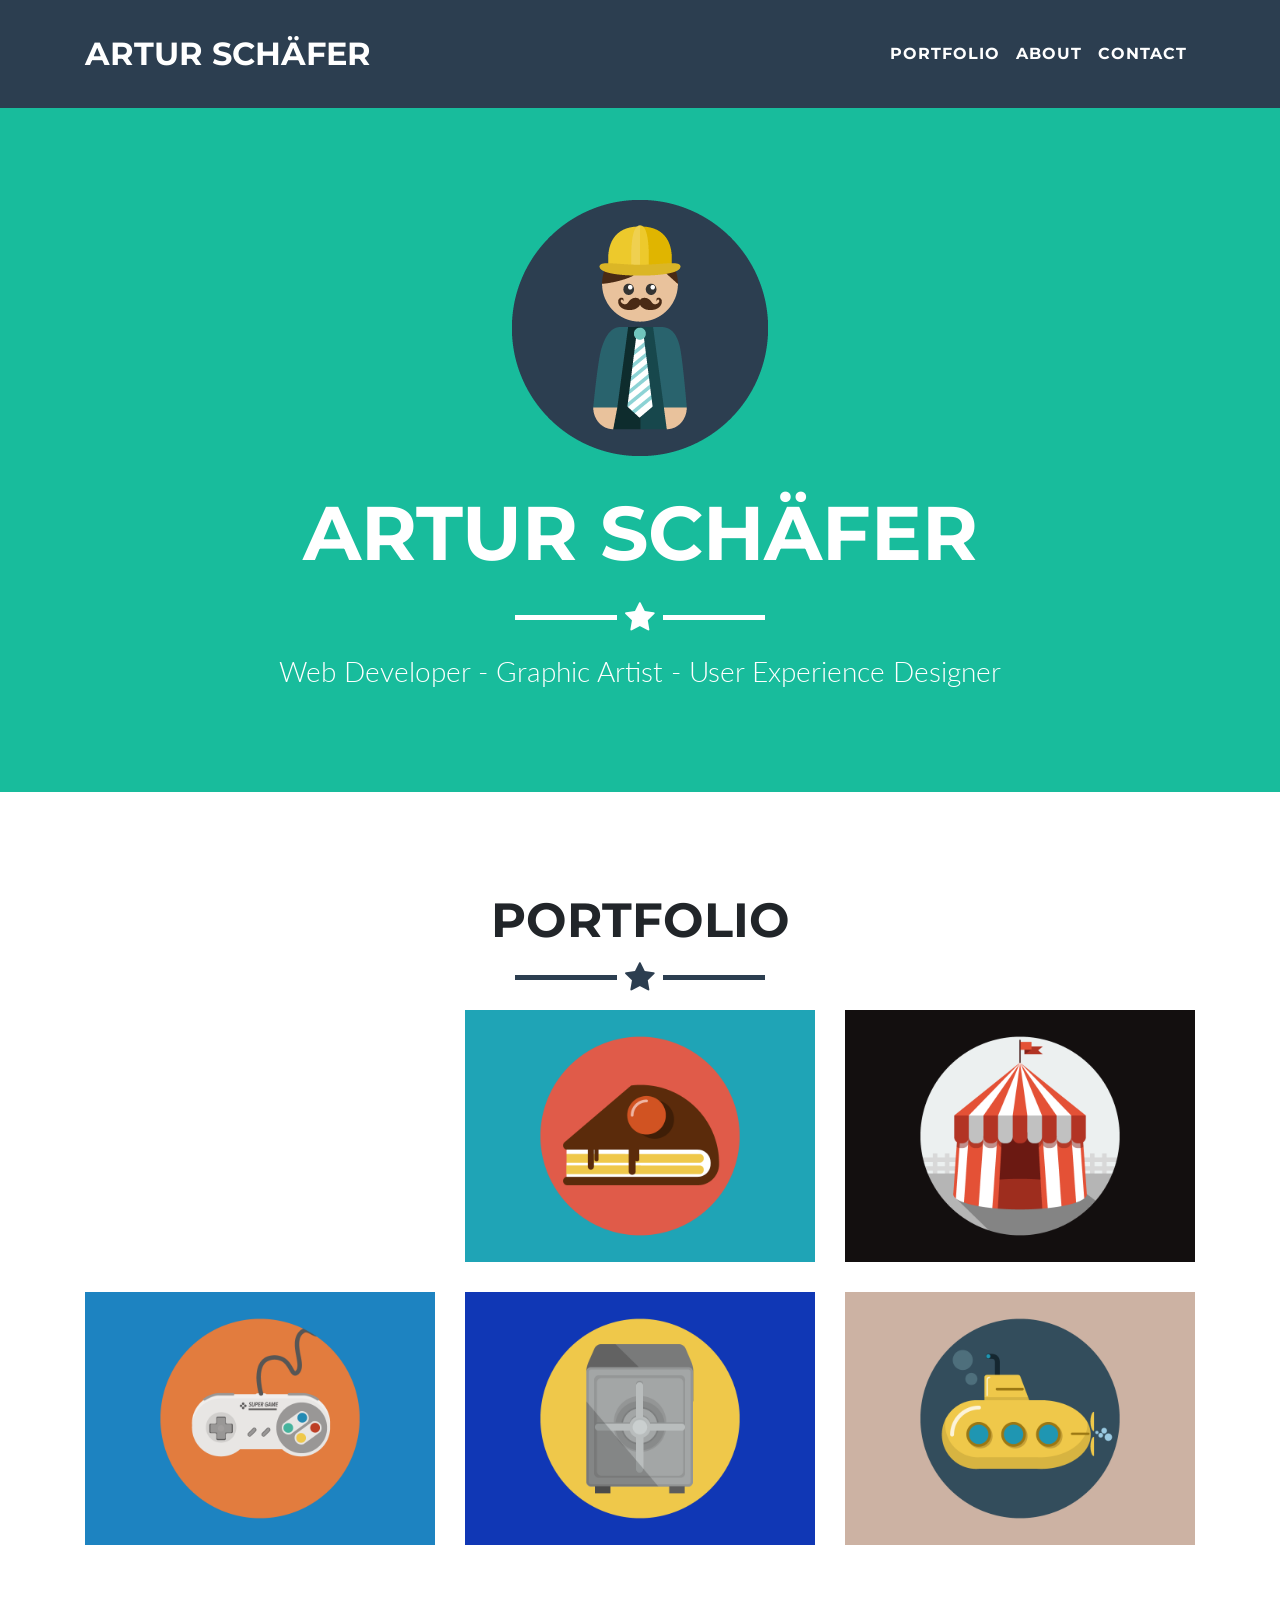
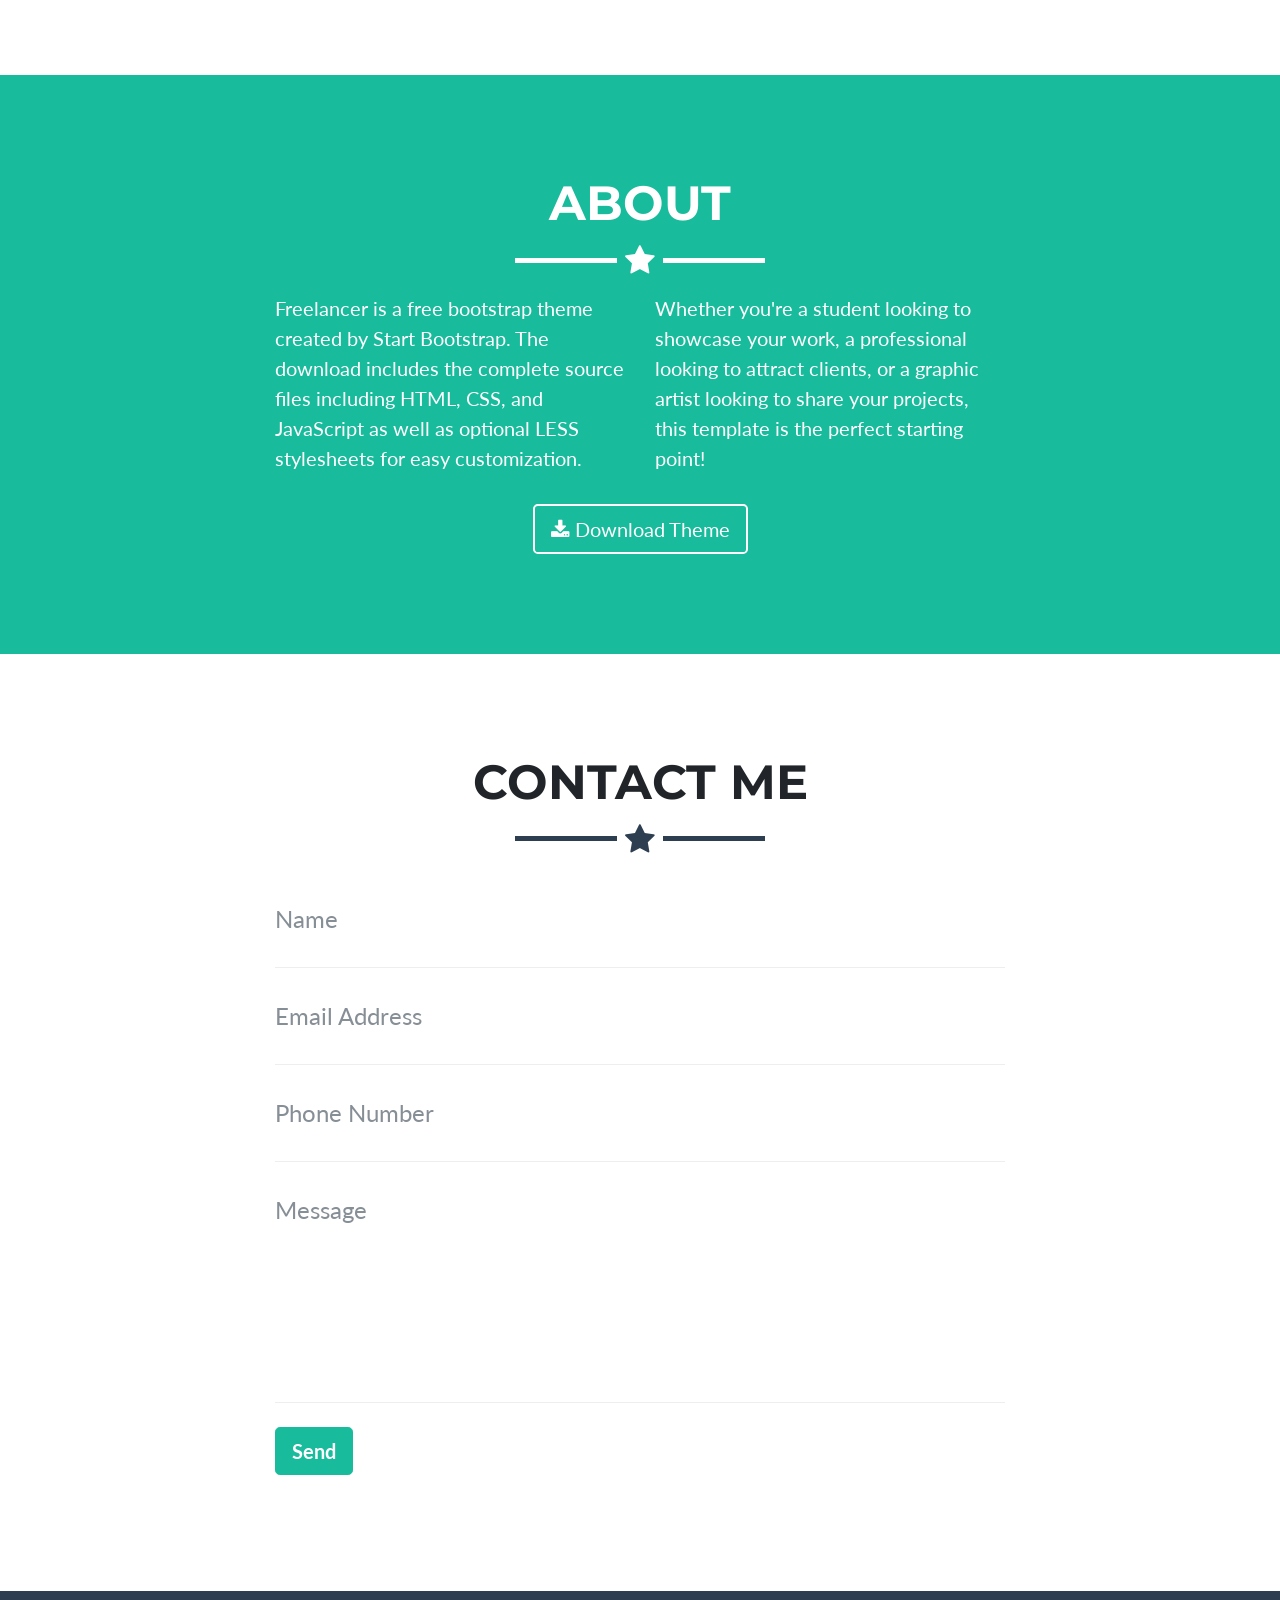
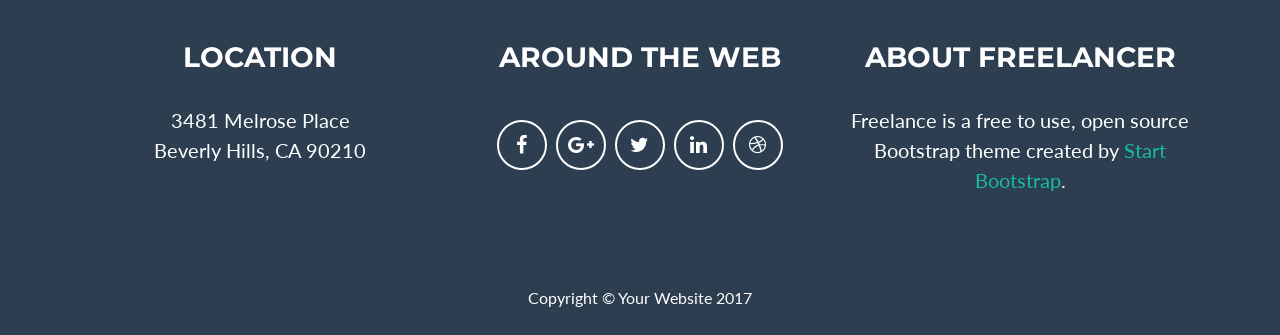
==== commit 78443349: "Update index.html" ====
--- a/index.html
+++ b/index.html
@@ -8,7 +8,7 @@
     <meta name="description" content="">
     <meta name="author" content="">
 
-    <title>Freelancer - Start Bootstrap Theme</title>
+    <title>Artur's Website</title>
 
     <!-- Bootstrap core CSS -->
     <link href="vendor/bootstrap/css/bootstrap.min.css" rel="stylesheet">
@@ -28,7 +28,7 @@
     <!-- Navigation -->
     <nav class="navbar navbar-expand-lg navbar-light fixed-top" id="mainNav">
       <div class="container">
-        <a class="navbar-brand js-scroll-trigger" href="#page-top">Start Bootstrap</a>
+        <a class="navbar-brand js-scroll-trigger" href="#page-top">Artur Schäfer</a>
         <button class="navbar-toggler navbar-toggler-right" type="button" data-toggle="collapse" data-target="#navbarResponsive" aria-controls="navbarResponsive" aria-expanded="false" aria-label="Toggle navigation">
           Menu
           <i class="fa fa-bars"></i>
@@ -54,7 +54,7 @@
       <div class="container">
         <img class="img-fluid" src="img/profile.png" alt="">
         <div class="intro-text">
-          <span class="name">Start Bootstrap</span>
+          <span class="name">Artur Schäfer</span>
           <hr class="star-light">
           <span class="skills">Web Developer - Graphic Artist - User Experience Designer</span>
         </div>
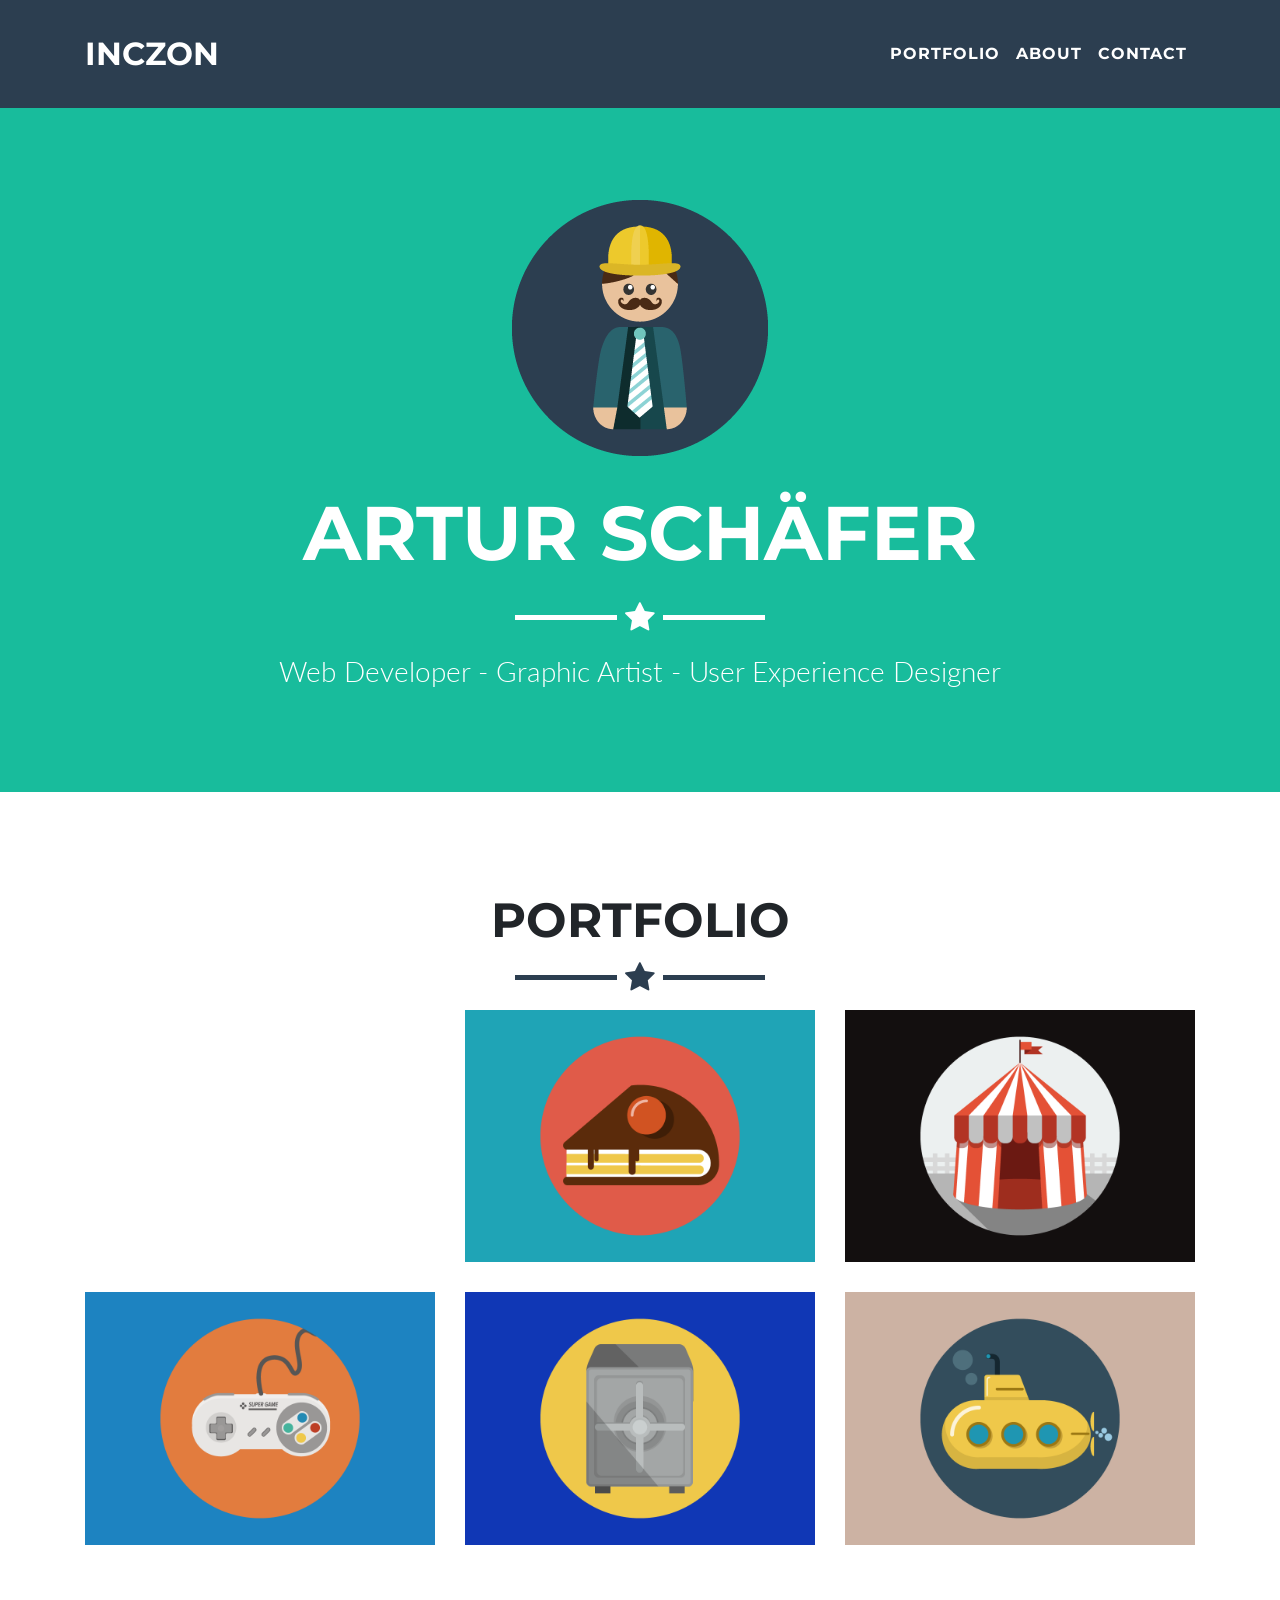
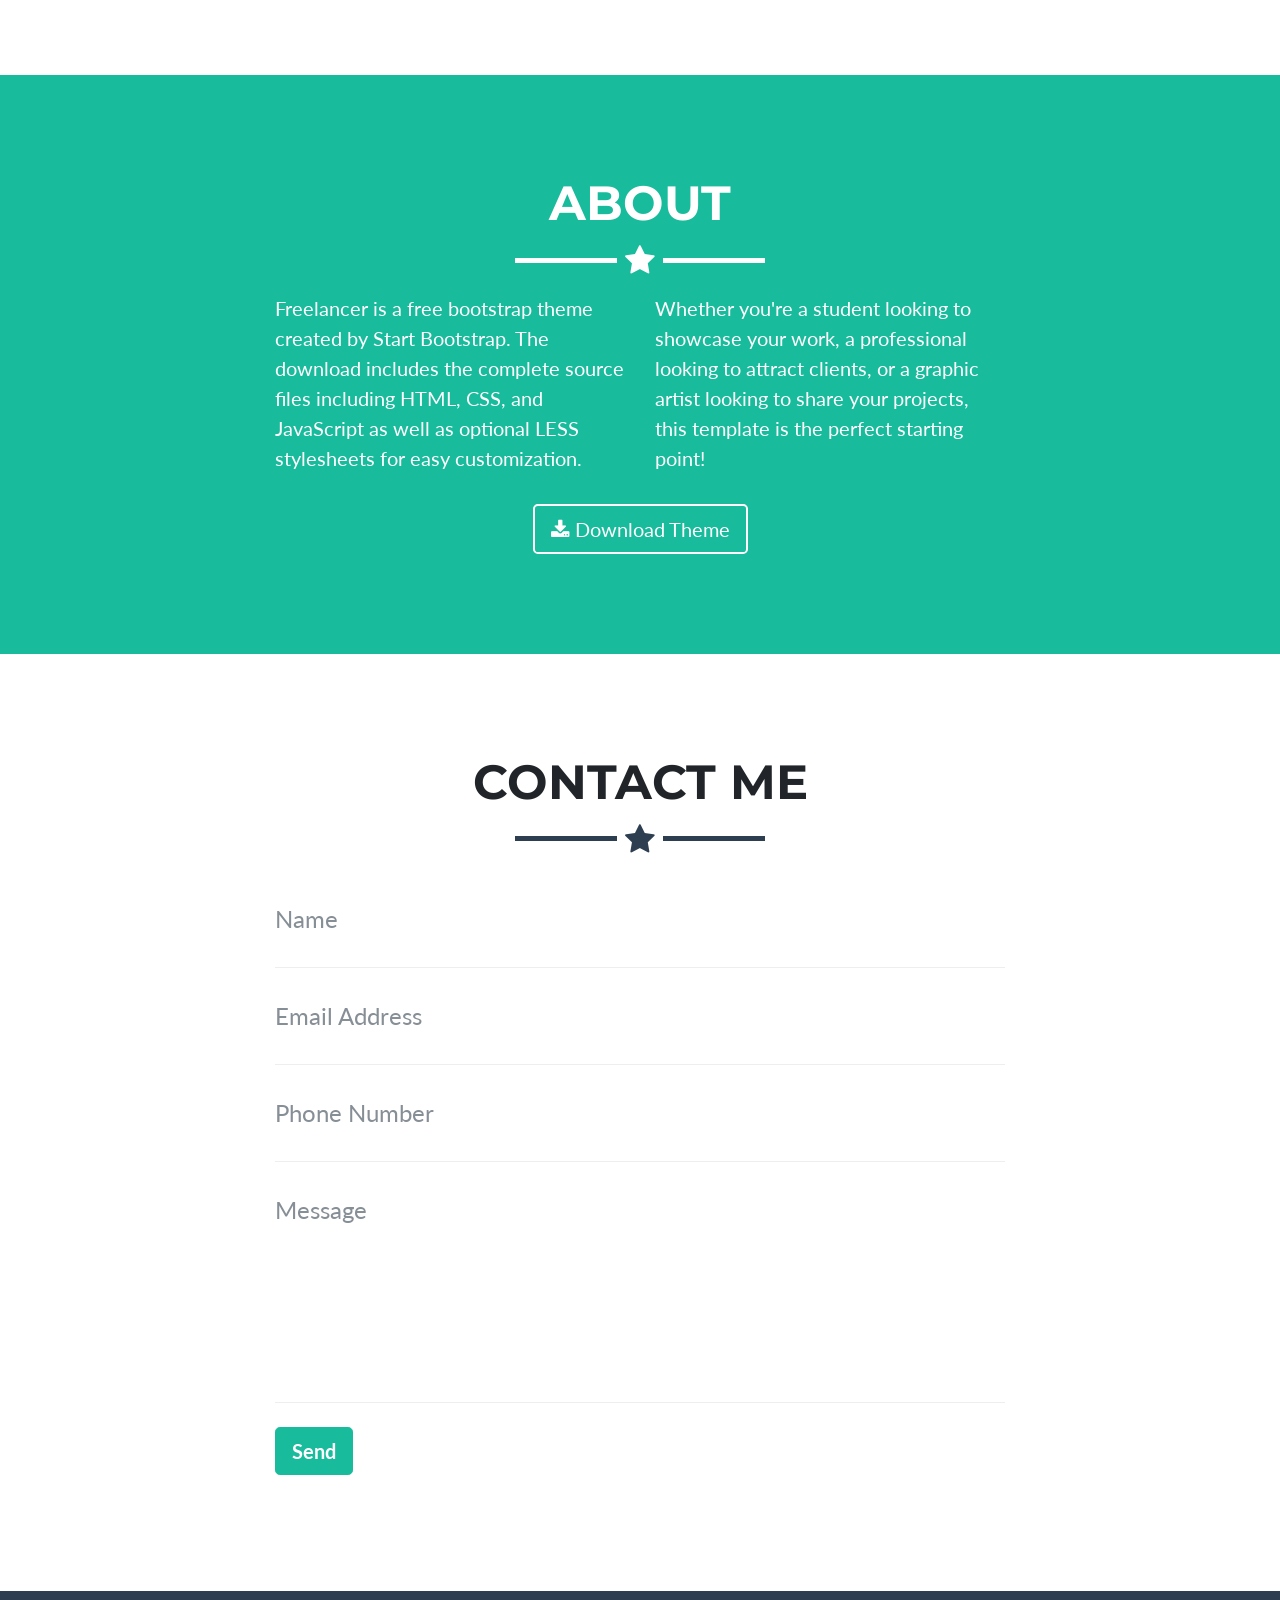
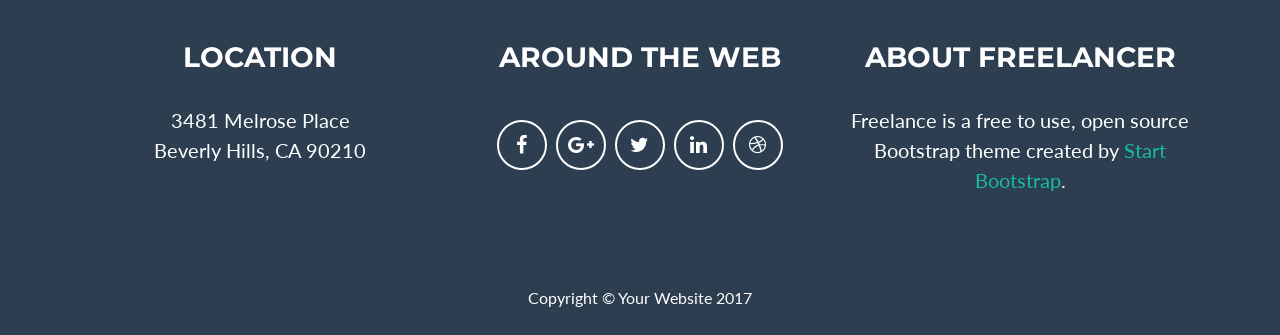
==== commit b36fad67: "Update index.html" ====
--- a/index.html
+++ b/index.html
@@ -8,7 +8,7 @@
     <meta name="description" content="">
     <meta name="author" content="">
 
-    <title>Artur's Website</title>
+    <title>Inczon - Artur's Website</title>
 
     <!-- Bootstrap core CSS -->
     <link href="vendor/bootstrap/css/bootstrap.min.css" rel="stylesheet">
@@ -28,7 +28,7 @@
     <!-- Navigation -->
     <nav class="navbar navbar-expand-lg navbar-light fixed-top" id="mainNav">
       <div class="container">
-        <a class="navbar-brand js-scroll-trigger" href="#page-top">Artur Schäfer</a>
+        <a class="navbar-brand js-scroll-trigger" href="#page-top">Inczon</a>
         <button class="navbar-toggler navbar-toggler-right" type="button" data-toggle="collapse" data-target="#navbarResponsive" aria-controls="navbarResponsive" aria-expanded="false" aria-label="Toggle navigation">
           Menu
           <i class="fa fa-bars"></i>
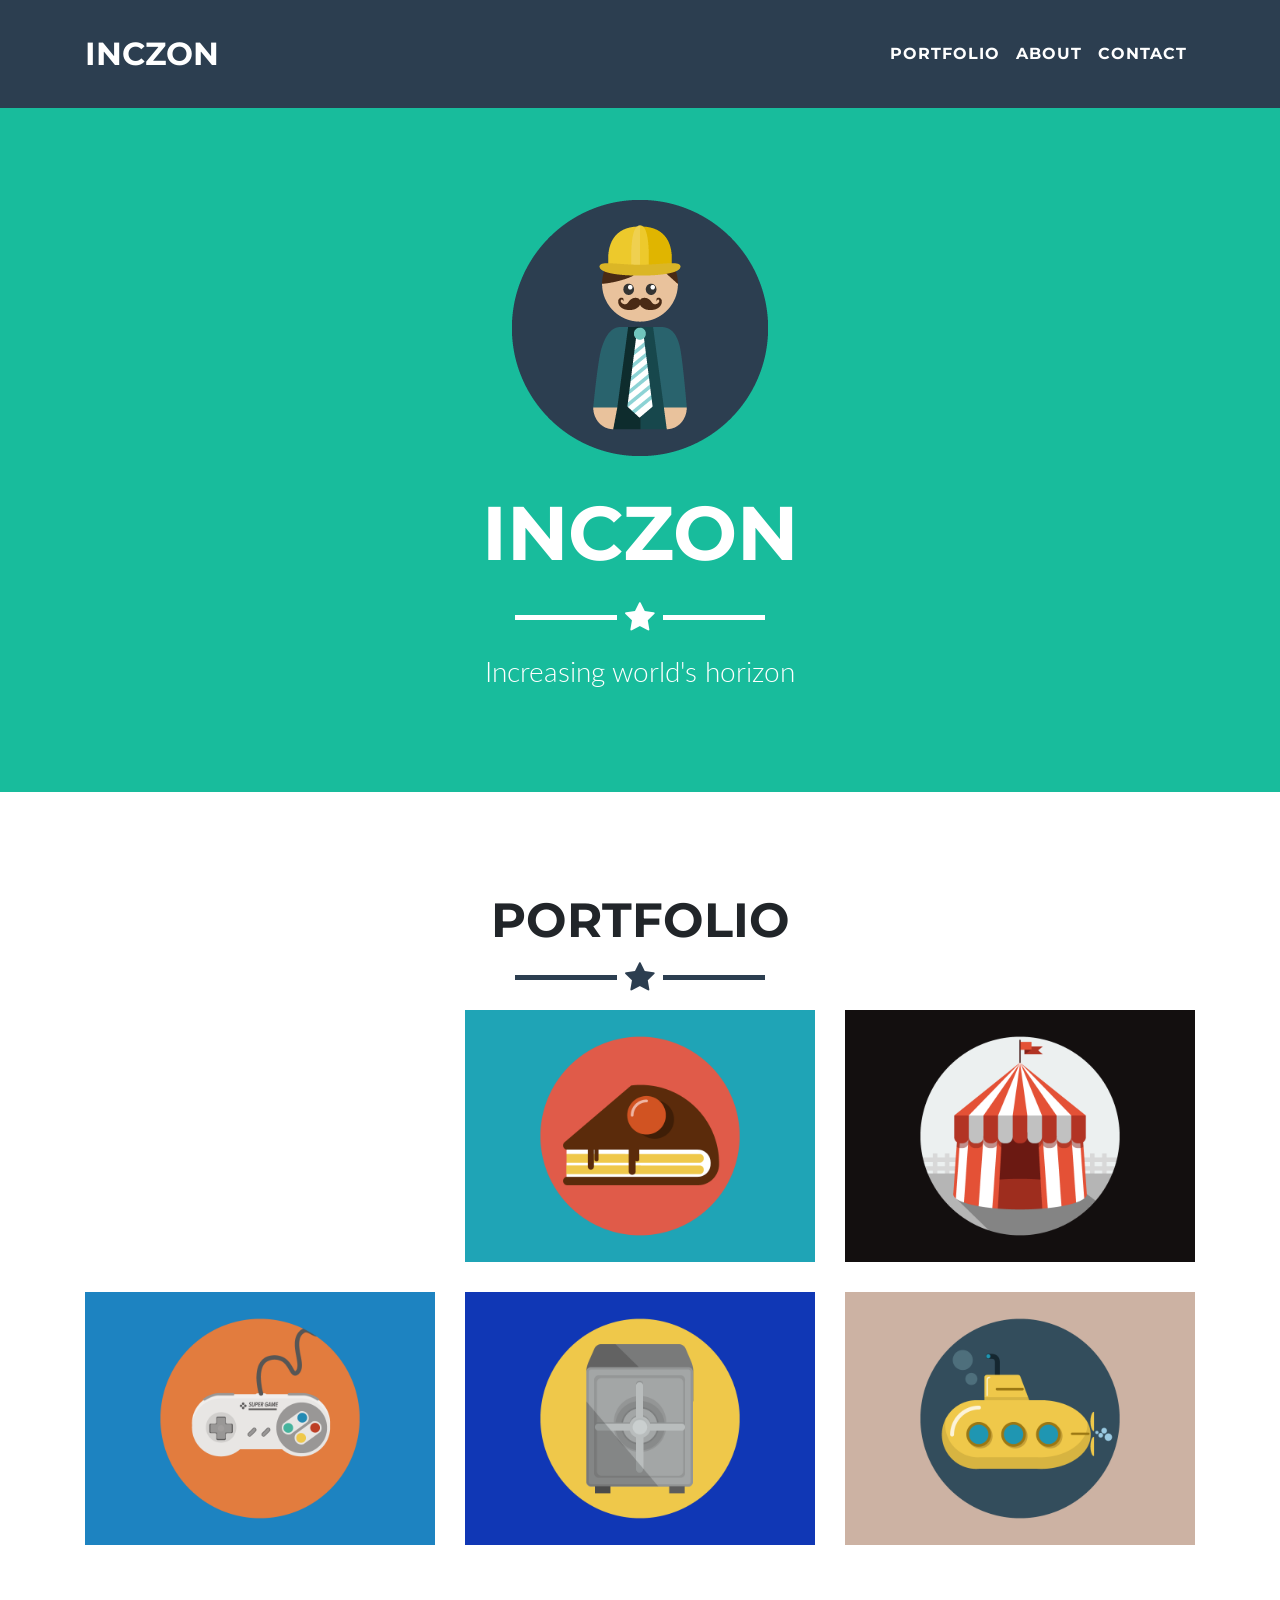
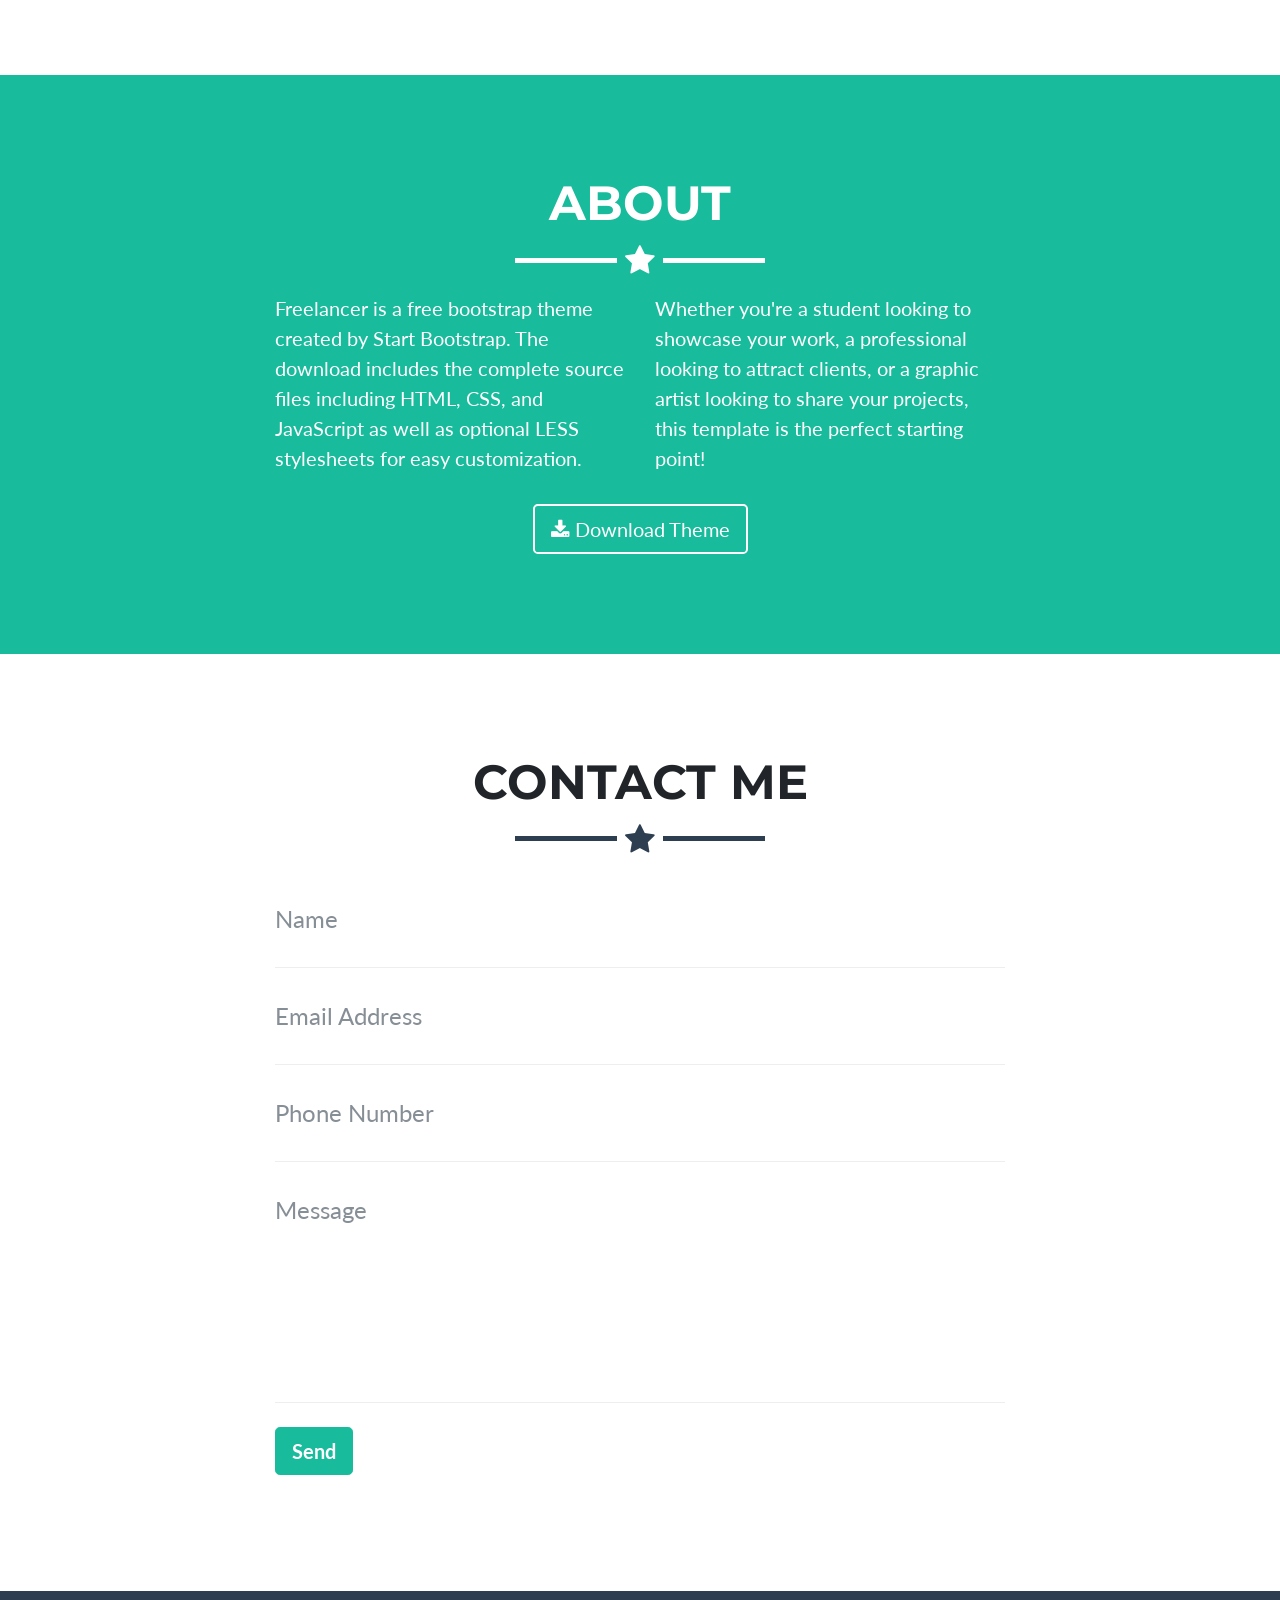
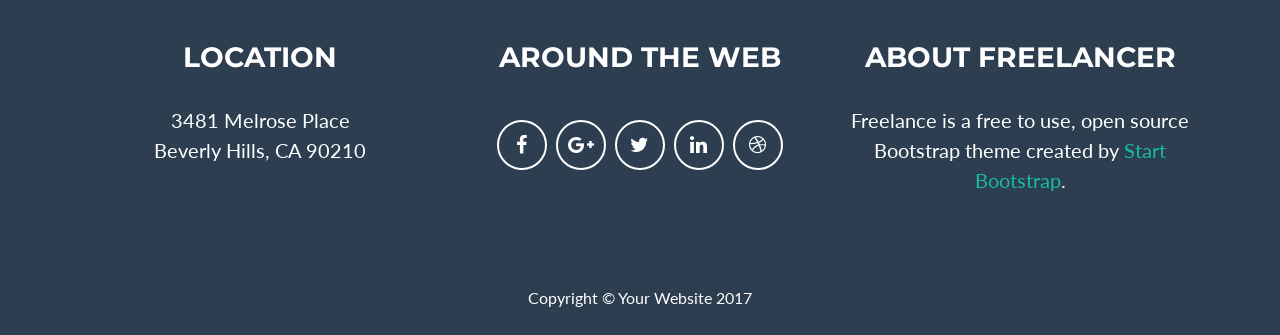
==== commit ca62376f: "Update index.html" ====
--- a/index.html
+++ b/index.html
@@ -54,9 +54,9 @@
       <div class="container">
         <img class="img-fluid" src="img/profile.png" alt="">
         <div class="intro-text">
-          <span class="name">Artur Schäfer</span>
+          <span class="name">Inczon</span>
           <hr class="star-light">
-          <span class="skills">Web Developer - Graphic Artist - User Experience Designer</span>
+          <span class="skills">Increasing world's horizon</span>
         </div>
       </div>
     </header>
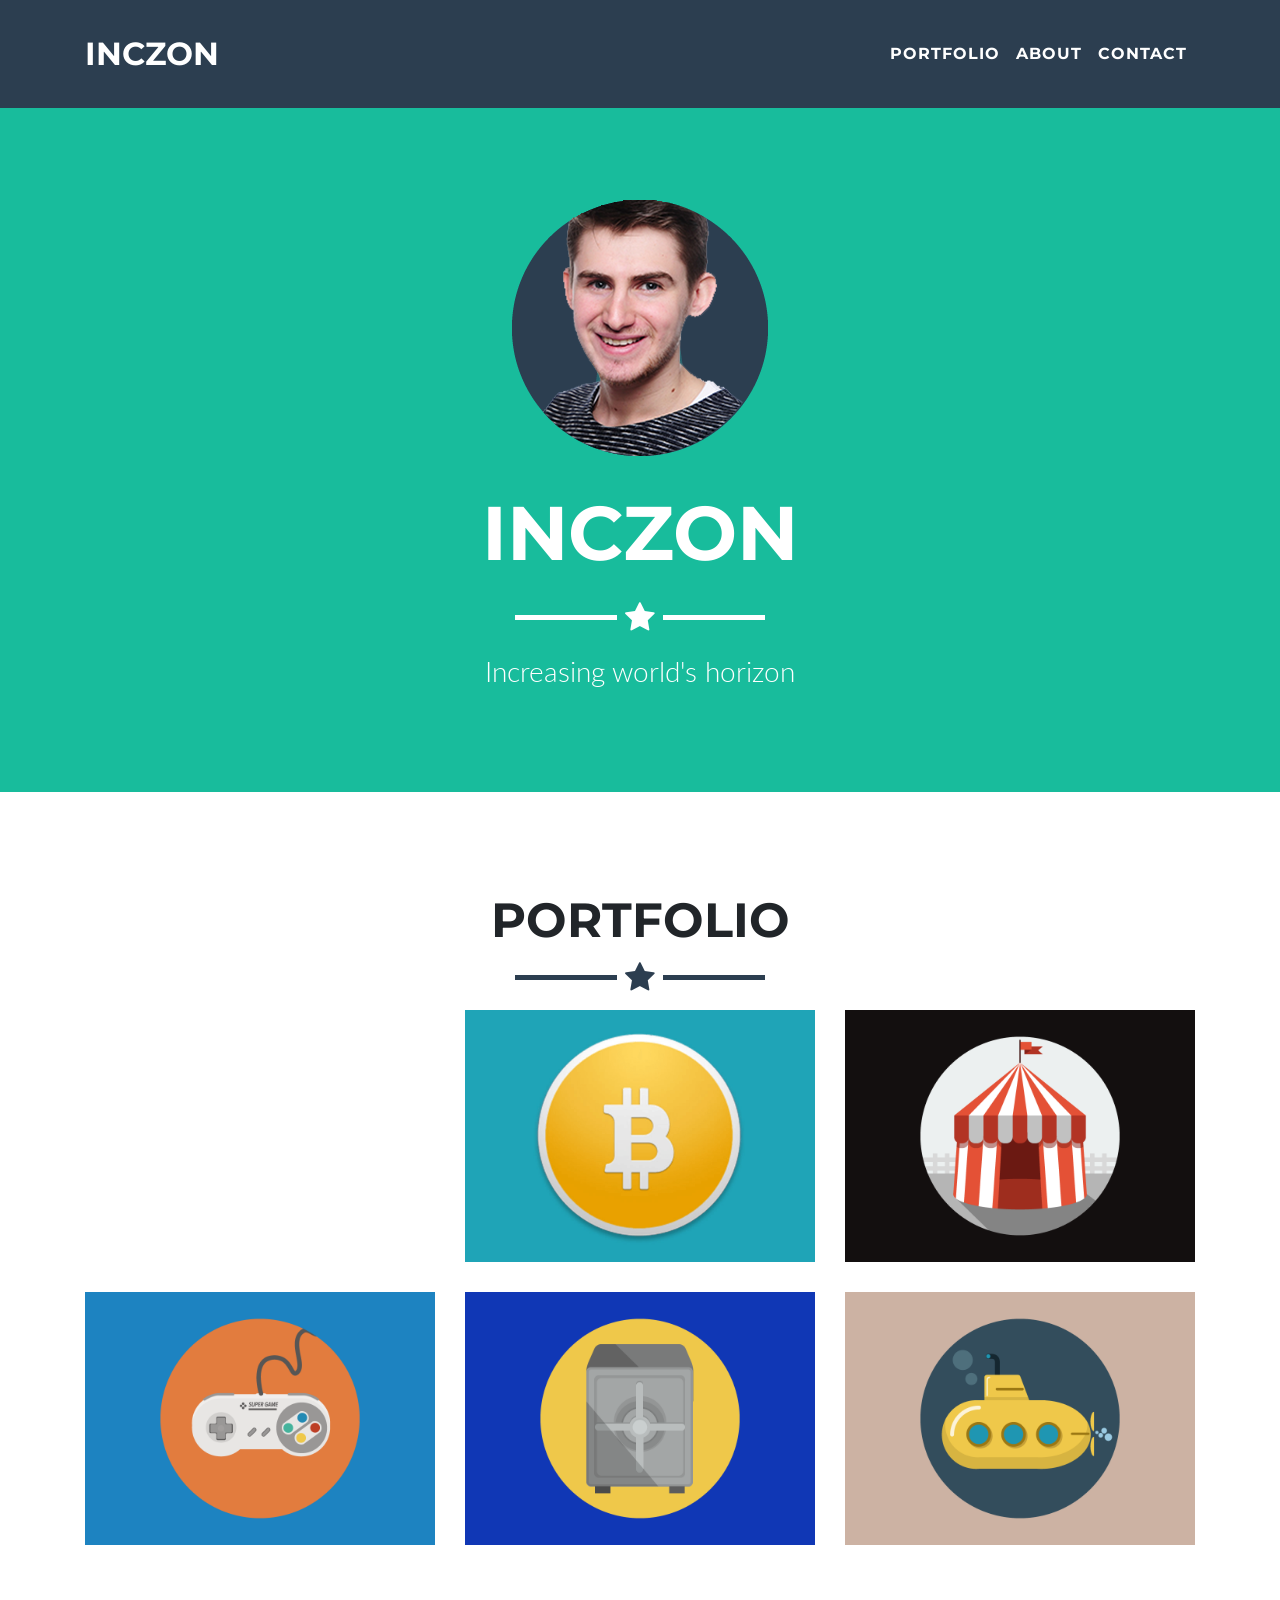
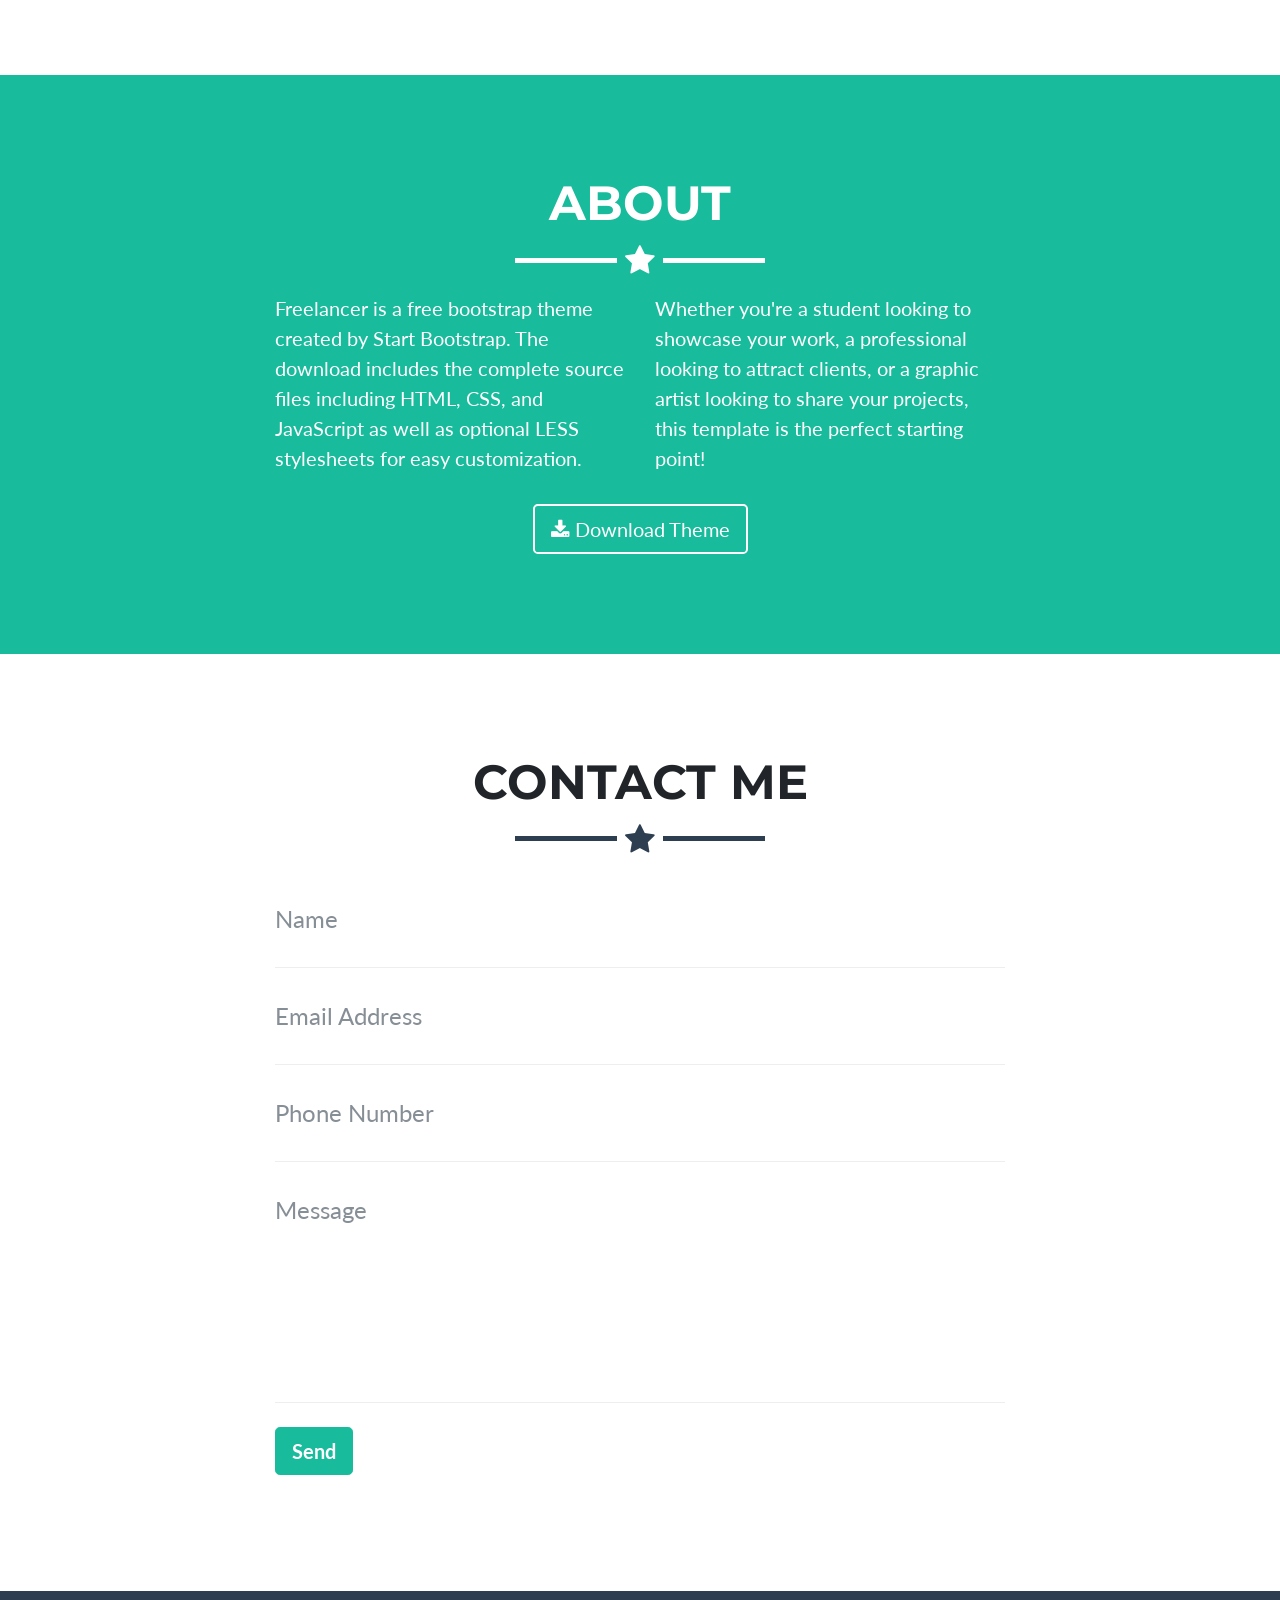
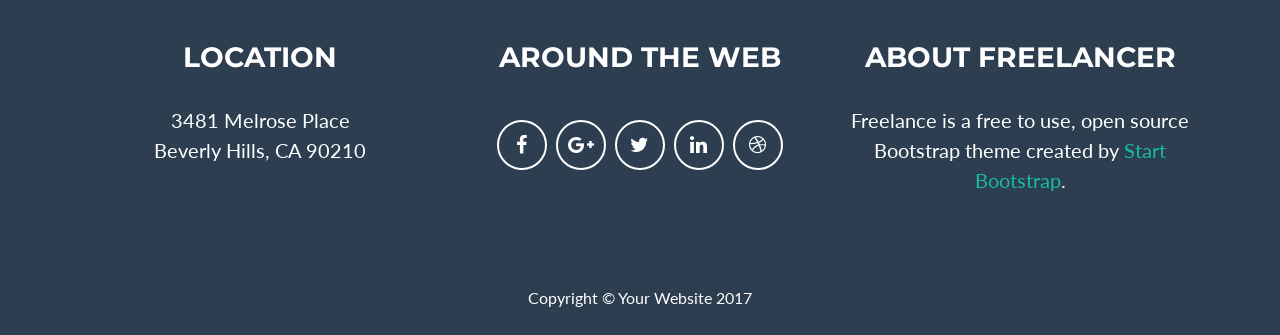
==== commit 34e6e5f5: "add initial crypto" ====
--- a/index.html
+++ b/index.html
@@ -285,7 +285,7 @@
                   <hr class="star-primary">
                   <img class="img-fluid img-centered" src="img/portfolio/cabin.png" alt="">
                   <p>Use this area of the page to describe your project. The icon above is part of a free icon set by
-                    <a href="https://sellfy.com/p/8Q9P/jV3VZ/">Flat Icons</a>. On their website, you can download their free set with 16 icons, or you can purchase the entire set with 146 icons for only $12!</p>
+                    <a href="https://coinmarketcap.com/">Crypto Currency</a>. On their website, you can download their free set with 16 icons, or you can purchase the entire set with 146 icons for only $12!</p>
                   <ul class="list-inline item-details">
                     <li>Client:
                       <strong>
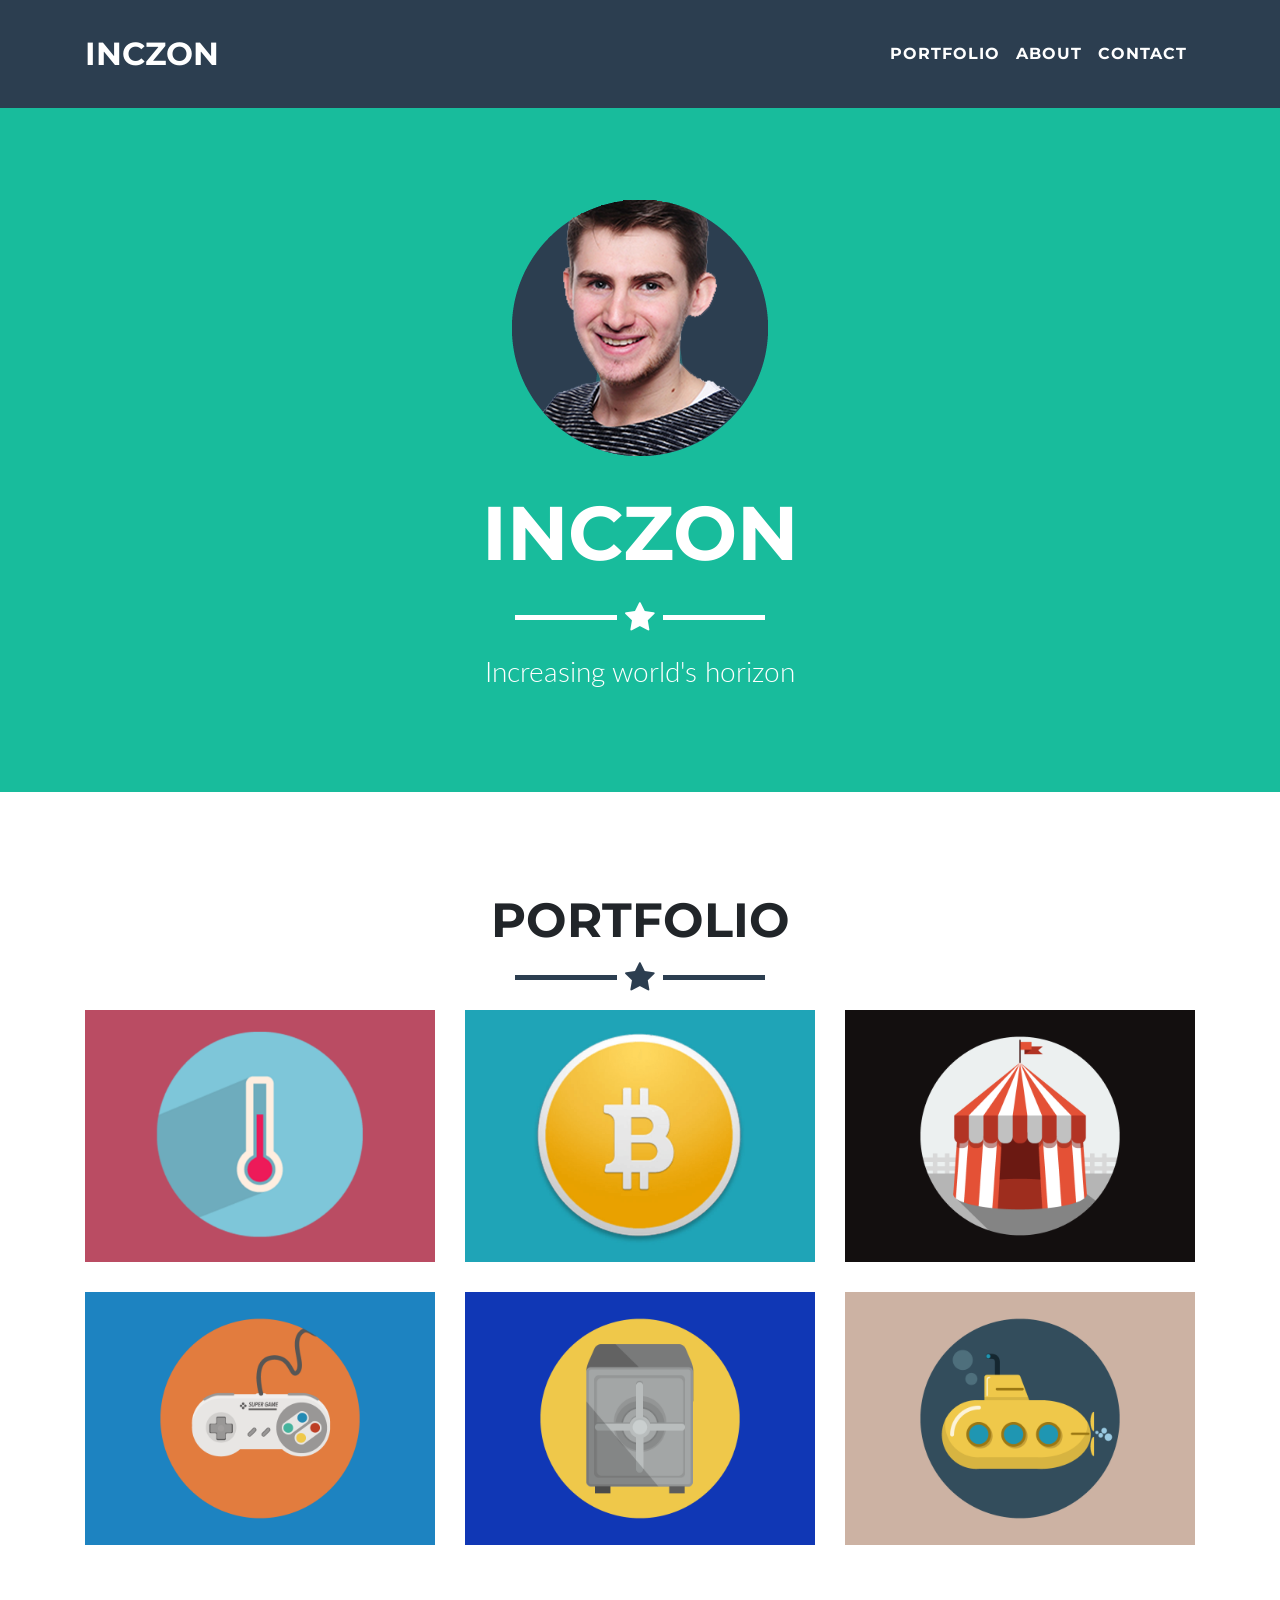
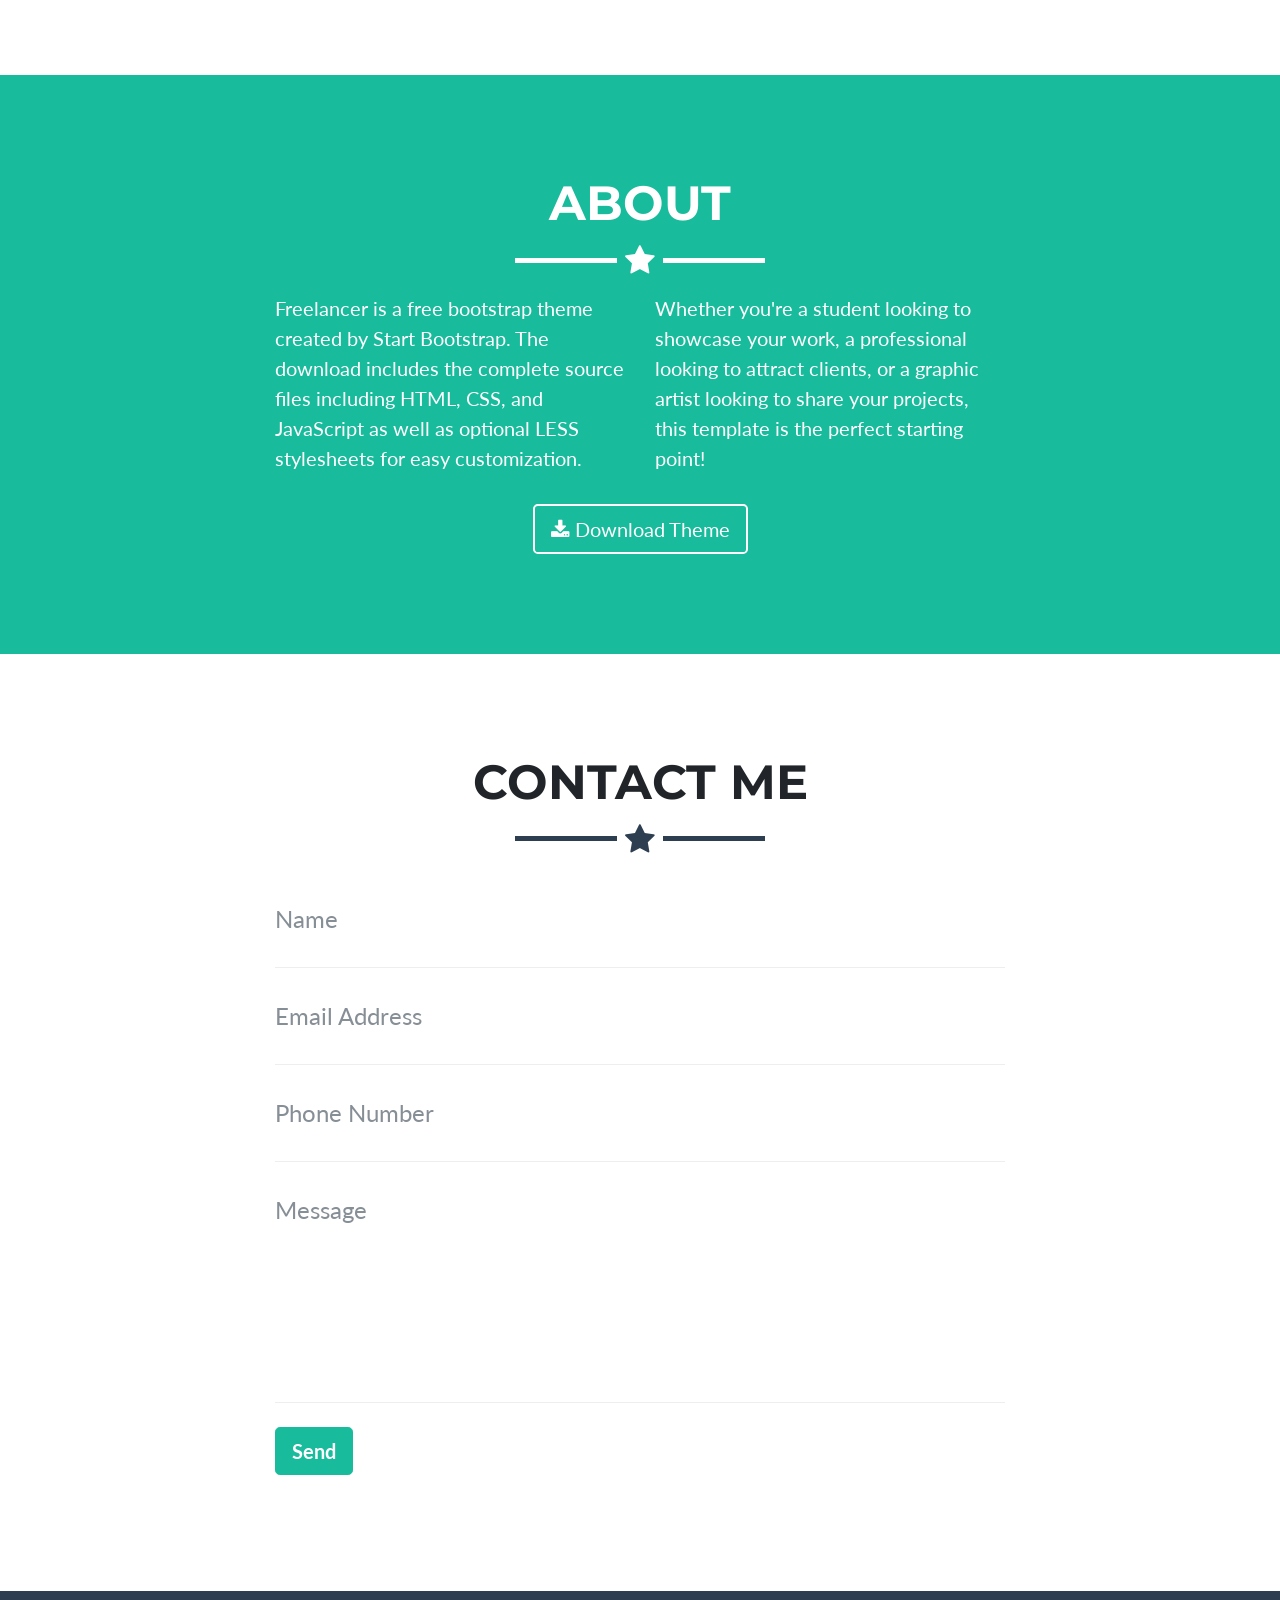
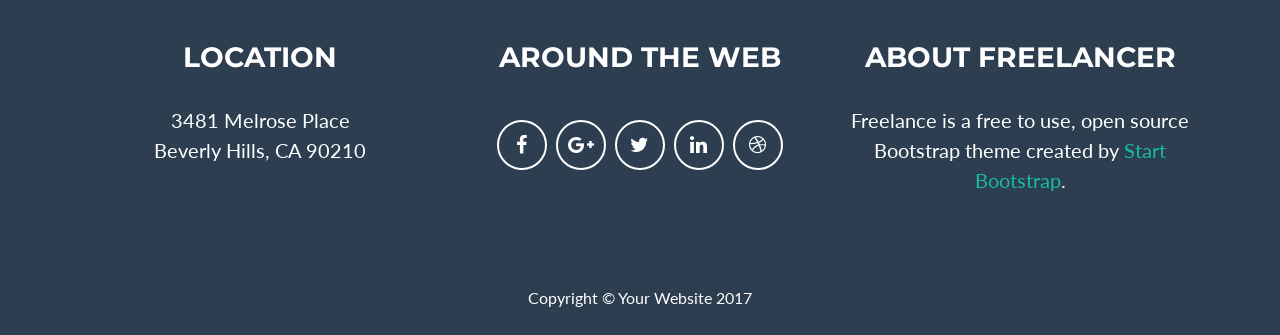
==== commit 2a22e86f: "add project: fragebogen-app" ====
--- a/index.html
+++ b/index.html
@@ -281,25 +281,19 @@
             <div class="row">
               <div class="col-lg-8 mx-auto">
                 <div class="modal-body">
-                  <h2>Project Title</h2>
+                  <h2>Fragebogen-App</h2>
                   <hr class="star-primary">
                   <img class="img-fluid img-centered" src="img/portfolio/cabin.png" alt="">
-                  <p>Use this area of the page to describe your project. The icon above is part of a free icon set by
-                    <a href="https://coinmarketcap.com/">Crypto Currency</a>. On their website, you can download their free set with 16 icons, or you can purchase the entire set with 146 icons for only $12!</p>
+                  <p>Die Fragebogen-App ist eine App, die bestimmte Fragebögen bereitstellt!</p>
                   <ul class="list-inline item-details">
-                    <li>Client:
-                      <strong>
-                        <a href="http://startbootstrap.com">Start Bootstrap</a>
-                      </strong>
-                    </li>
-                    <li>Date:
-                      <strong>
-                        <a href="http://startbootstrap.com">April 2014</a>
-                      </strong>
-                    </li>
-                    <li>Service:
-                      <strong>
-                        <a href="http://startbootstrap.com">Web Development</a>
+                    <li>Source Code:
+                      <strong>
+                        <a href="https://github.com/lidox/nccn-distress-thermometer">Github</a>
+                      </strong>
+                    </li>
+                    <li>Download:
+                      <strong>
+                        <a href="https://github.com/lidox/nccn-distress-thermometer/blob/master/README.md">APK</a>
                       </strong>
                     </li>
                   </ul>
